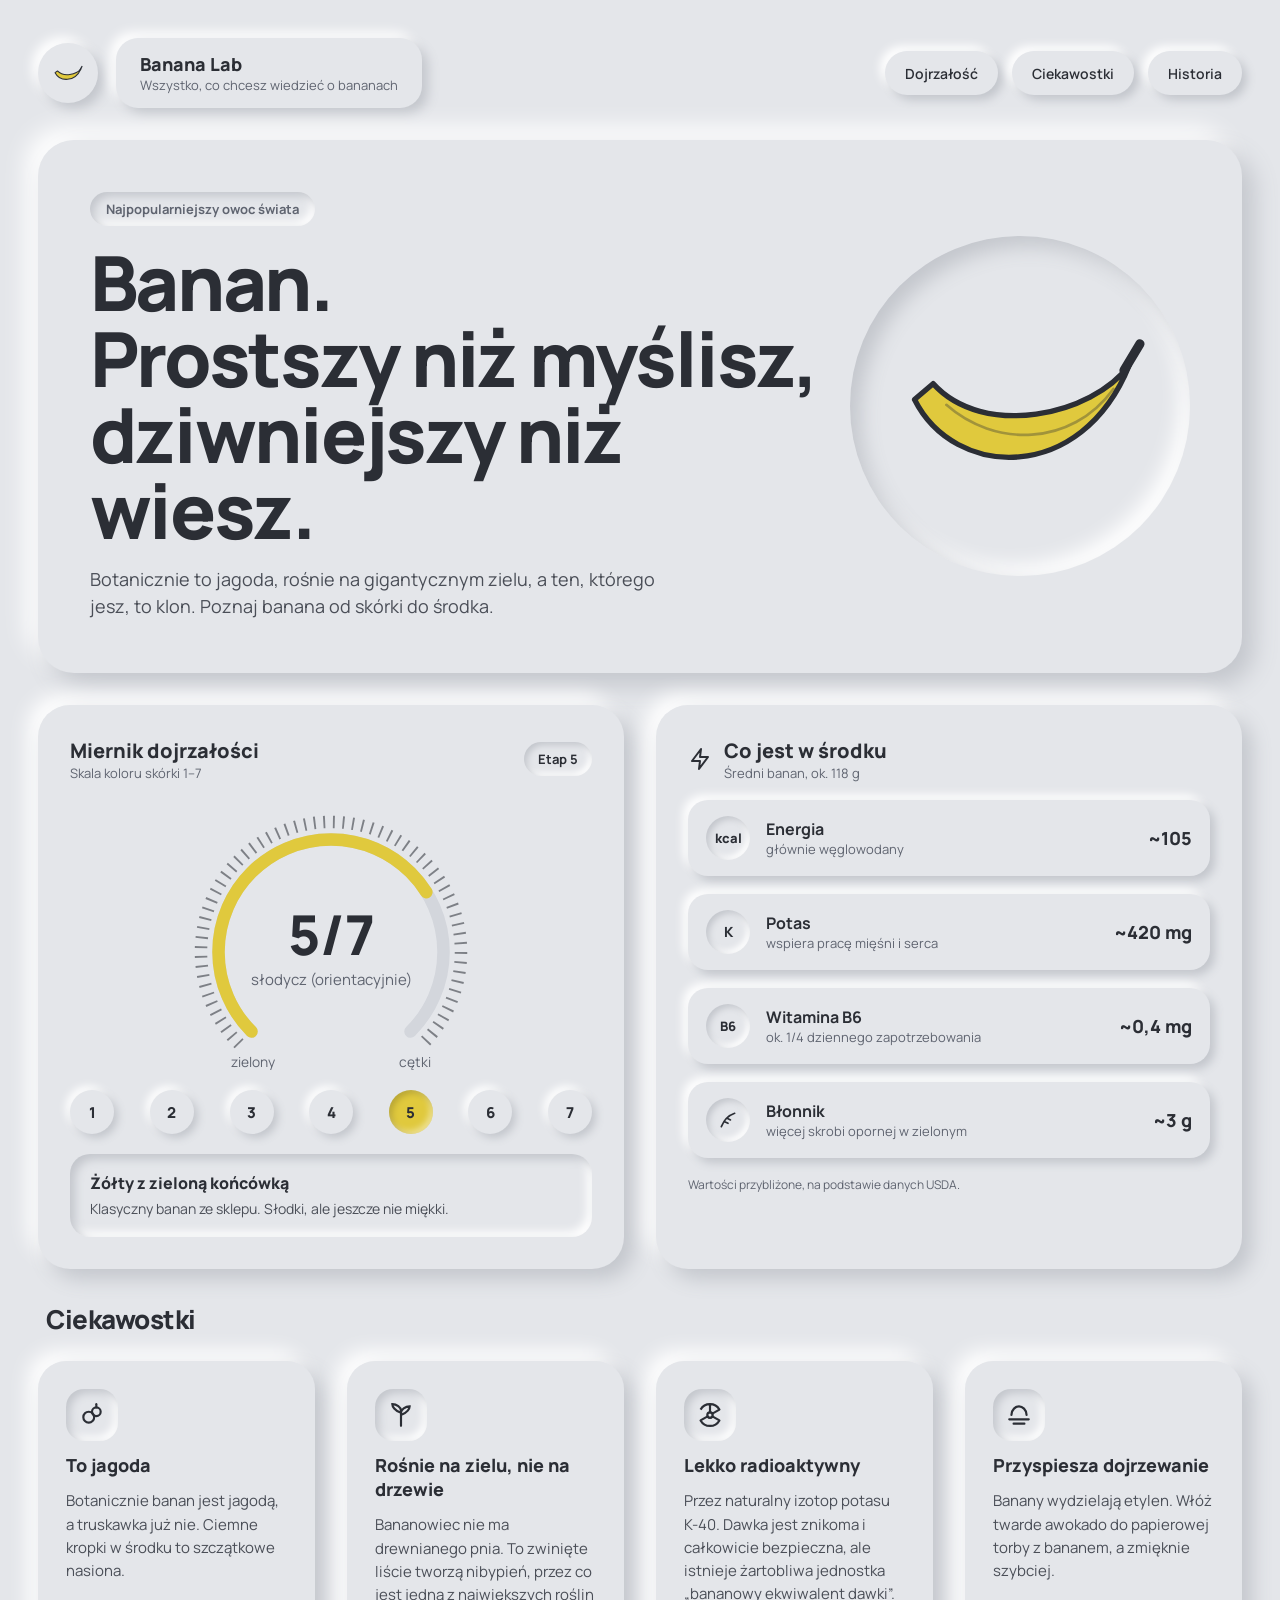
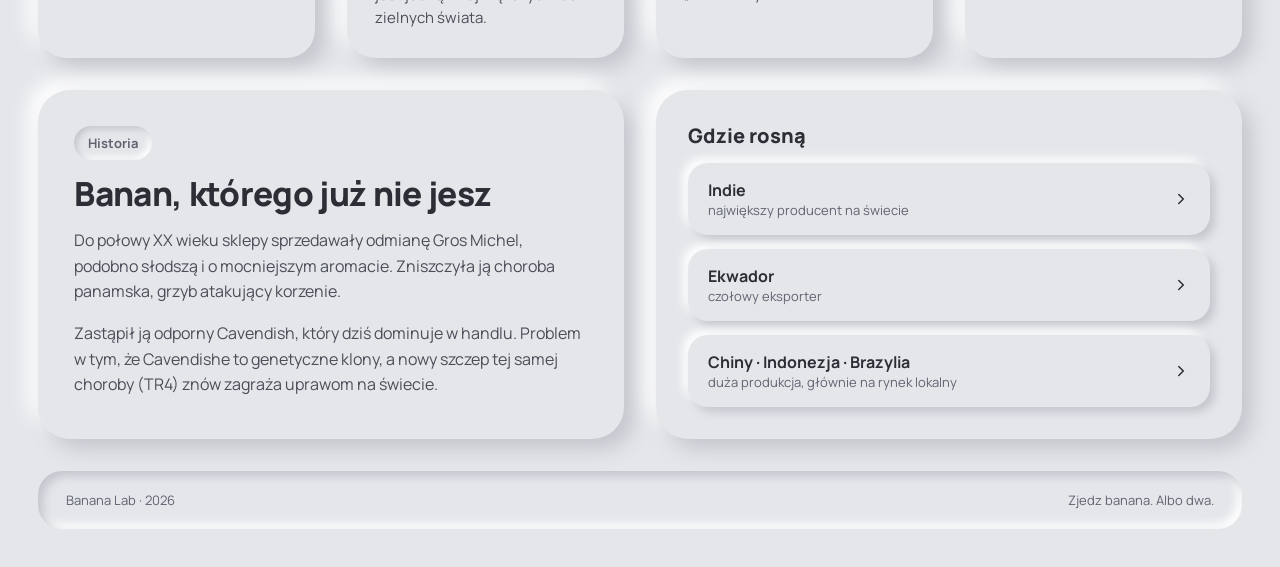
==== banana-lab/index.html @ 29a5c1a6 "Create web-projects monorepo with start page and Banana Lab" ====
<!doctype html>
<html lang="pl">
<head>
<meta charset="utf-8">
<meta name="viewport" content="width=device-width, initial-scale=1">
<title>Banana Lab</title>
<meta name="description" content="Wszystko, co chcesz wiedzieć o bananach: dojrzałość, wartości odżywcze, ciekawostki i historia.">
<link rel="preconnect" href="https://fonts.googleapis.com">
<link href="https://fonts.googleapis.com/css2?family=Manrope:wght@400;500;600;700;800&amp;display=swap" rel="stylesheet">
<style>
body{margin:0;background:#E4E6EA}
a{color:#2B2E35}a:hover{color:#6B5300}
a:focus-visible,button:focus-visible{outline:2px solid #6B5300;outline-offset:3px}
.pill{text-decoration:none;transition:box-shadow .15s ease}
.pill:hover{box-shadow:inset 4px 4px 8px #C3C6CC, inset -4px -4px 8px #FFFFFF}
.row{transition:box-shadow .15s ease}
.row:hover{box-shadow:inset 4px 4px 8px #C3C6CC, inset -4px -4px 8px #FFFFFF}
.stage{cursor:pointer;border:0;font-family:inherit}
</style>
</head>
<body>
<div style="min-height: 100vh; box-sizing: border-box; background: #E4E6EA; font-family: 'Manrope', system-ui, sans-serif; color: #2B2E35; padding: clamp(16px, 3vw, 48px)">
<div style="max-width: 1240px; margin: 0 auto; display: flex; flex-direction: column; gap: 32px">

<header style="display: flex; flex-wrap: wrap; align-items: center; justify-content: space-between; gap: 20px">
<div style="display: flex; align-items: center; gap: 18px">
<div style="width: 60px; height: 60px; border-radius: 50%; background: #E4E6EA; box-shadow: 6px 6px 12px #C3C6CC, -6px -6px 12px #FFFFFF; display: flex; align-items: center; justify-content: center">
<svg width="34" height="34" viewBox="0 0 200 120" aria-hidden="true"><path d="M24 58 C 52 112, 140 116, 176 36 C 150 70, 74 86, 38 48 Z" fill="#E0C93D" class="bc-fill" stroke="#2B2E35" stroke-width="6" stroke-linejoin="round"></path><path d="M172 40 L182 22" stroke="#2B2E35" stroke-width="8" stroke-linecap="round"></path></svg>
</div>
<div style="padding: 14px 24px; border-radius: 22px; background: #E4E6EA; box-shadow: 6px 6px 12px #C3C6CC, -6px -6px 12px #FFFFFF">
<div style="font-weight: 800; font-size: 18px">Banana Lab</div>
<div style="font-size: 13px; color: #5F6470">Wszystko, co chcesz wiedzieć o bananach</div>
</div>
</div>
<nav aria-label="Sekcje" style="display: flex; flex-wrap: wrap; gap: 14px">
<a class="pill" href="#dojrzalosc" style="padding: 12px 20px; min-height: 44px; box-sizing: border-box; display: flex; align-items: center; border-radius: 999px; background: #E4E6EA; box-shadow: 5px 5px 10px #C3C6CC, -5px -5px 10px #FFFFFF; font-size: 14px; font-weight: 600">Dojrzałość</a>
<a class="pill" href="#ciekawostki" style="padding: 12px 20px; min-height: 44px; box-sizing: border-box; display: flex; align-items: center; border-radius: 999px; background: #E4E6EA; box-shadow: 5px 5px 10px #C3C6CC, -5px -5px 10px #FFFFFF; font-size: 14px; font-weight: 600">Ciekawostki</a>
<a class="pill" href="#historia" style="padding: 12px 20px; min-height: 44px; box-sizing: border-box; display: flex; align-items: center; border-radius: 999px; background: #E4E6EA; box-shadow: 5px 5px 10px #C3C6CC, -5px -5px 10px #FFFFFF; font-size: 14px; font-weight: 600">Historia</a>
</nav>
</header>

<section style="padding: clamp(28px, 4vw, 56px); border-radius: 36px; background: #E4E6EA; box-shadow: 12px 12px 24px #C3C6CC, -12px -12px 24px #FFFFFF; display: flex; flex-wrap: wrap; align-items: center; justify-content: space-between; gap: 32px">
<div style="flex: 1 1 420px; display: flex; flex-direction: column; gap: 18px">
<span style="align-self: flex-start; padding: 8px 16px; border-radius: 999px; box-shadow: inset 4px 4px 8px #C3C6CC, inset -4px -4px 8px #FFFFFF; font-size: 13px; font-weight: 700; color: #5F6470">Najpopularniejszy owoc świata</span>
<h1 style="margin: 0; font-weight: 800; font-size: clamp(40px, 6vw, 76px); line-height: 1; letter-spacing: -0.03em">Banan.<br>Prostszy niż myślisz, dziwniejszy niż wiesz.</h1>
<p style="margin: 0; font-size: 18px; line-height: 1.55; color: #4A4E57; max-width: 52ch">Botanicznie to jagoda, rośnie na gigantycznym zielu, a ten, którego jesz, to klon. Poznaj banana od skórki do środka.</p>
</div>
<div style="flex: 0 1 340px; aspect-ratio: 1; max-width: 340px; width: 100%; border-radius: 50%; background: #E4E6EA; box-shadow: inset 10px 10px 20px #C3C6CC, inset -10px -10px 20px #FFFFFF; display: flex; align-items: center; justify-content: center">
<svg width="78%" viewBox="0 0 200 130" role="img" aria-label="Ilustracja banana"><path d="M20 60 C 50 120, 146 124, 182 34 C 154 72, 72 90, 34 48 Z" fill="#E0C93D" class="bc-fill" stroke="#2B2E35" stroke-width="4" stroke-linejoin="round"></path><path d="M44 64 C 80 96, 138 96, 170 52" fill="none" stroke="#2B2E35" stroke-width="2" opacity="0.35" stroke-linecap="round"></path><path d="M178 38 L190 18" stroke="#2B2E35" stroke-width="7" stroke-linecap="round"></path><g id="spots" fill="#5A3B12" style="display:none"><circle cx="70" cy="86" r="3.5"></circle><circle cx="104" cy="96" r="2.5"></circle><circle cx="132" cy="88" r="4"></circle><circle cx="152" cy="70" r="2.5"></circle><circle cx="90" cy="80" r="2"></circle></g></svg>
</div>
</section>

<div style="display: grid; grid-template-columns: repeat(auto-fit, minmax(340px, 1fr)); gap: 32px">

<section id="dojrzalosc" aria-labelledby="ripe-title" style="padding: 32px; border-radius: 32px; background: #E4E6EA; box-shadow: 10px 10px 20px #C3C6CC, -10px -10px 20px #FFFFFF; display: flex; flex-direction: column; gap: 20px">
<div style="display: flex; justify-content: space-between; align-items: center; gap: 12px">
<div>
<h2 id="ripe-title" style="margin: 0; font-size: 20px; font-weight: 800">Miernik dojrzałości</h2>
<div style="font-size: 13px; color: #5F6470">Skala koloru skórki 1–7</div>
</div>
<span style="padding: 8px 14px; border-radius: 999px; box-shadow: inset 3px 3px 6px #C3C6CC, inset -3px -3px 6px #FFFFFF; font-size: 13px; font-weight: 700">Etap <span id="stage-num">5</span></span>
</div>
<div style="display: flex; justify-content: center">
<svg width="100%" viewBox="0 0 240 215" role="img" id="gauge" aria-label="Wskaźnik dojrzałości banana, etap 5 z 7" style="max-width: 300px">
<path d="M46.5 193.5 A104 104 0 1 1 193.5 193.5" fill="none" stroke="#2B2E35" stroke-width="10" stroke-dasharray="1.5 6.2" opacity="0.55"></path>
<path d="M56.4 183.6 A90 90 0 1 1 183.6 183.6" fill="none" stroke="#D3D6DC" stroke-width="10" stroke-linecap="round"></path>
<path d="M56.4 183.6 A90 90 0 1 1 183.6 183.6" fill="none" id="arc" stroke="#E0C93D" stroke-width="10" stroke-linecap="round" stroke-dasharray="302.9 1000"></path>
<text x="120" y="122" text-anchor="middle" font-family="Manrope, sans-serif" font-weight="800" font-size="44" fill="#2B2E35" id="sugar">5/7</text>
<text x="120" y="146" text-anchor="middle" font-family="Manrope, sans-serif" font-size="12" fill="#5F6470">słodycz (orientacyjnie)</text>
<text x="40" y="212" font-family="Manrope, sans-serif" font-size="11" fill="#5F6470">zielony</text>
<text x="200" y="212" text-anchor="end" font-family="Manrope, sans-serif" font-size="11" fill="#5F6470">cętki</text>
</svg>
</div>
<div role="group" aria-label="Wybierz etap dojrzałości" style="display: flex; justify-content: space-between; flex-wrap: wrap; gap: 8px">
<button class="stage" type="button" data-n="1" aria-pressed="false" aria-label="Etap 1">1</button>
<button class="stage" type="button" data-n="2" aria-pressed="false" aria-label="Etap 2">2</button>
<button class="stage" type="button" data-n="3" aria-pressed="false" aria-label="Etap 3">3</button>
<button class="stage" type="button" data-n="4" aria-pressed="false" aria-label="Etap 4">4</button>
<button class="stage" type="button" data-n="5" aria-pressed="false" aria-label="Etap 5">5</button>
<button class="stage" type="button" data-n="6" aria-pressed="false" aria-label="Etap 6">6</button>
<button class="stage" type="button" data-n="7" aria-pressed="false" aria-label="Etap 7">7</button>

</div>
<div style="padding: 18px 20px; border-radius: 20px; box-shadow: inset 5px 5px 10px #C3C6CC, inset -5px -5px 10px #FFFFFF">
<div style="font-weight: 800; font-size: 16px"><span id="label">Żółty z zieloną końcówką</span></div>
<div style="font-size: 14px; line-height: 1.5; color: #4A4E57; margin-top: 4px"><span id="desc">Klasyczny banan ze sklepu. Słodki, ale jeszcze nie miękki.</span></div>
</div>
</section>

<section aria-labelledby="nutri-title" style="padding: 32px; border-radius: 32px; background: #E4E6EA; box-shadow: 10px 10px 20px #C3C6CC, -10px -10px 20px #FFFFFF; display: flex; flex-direction: column; gap: 18px">
<div style="display: flex; align-items: center; gap: 12px">
<svg width="24" height="24" viewBox="0 0 24 24" fill="none" stroke="#2B2E35" stroke-width="2" stroke-linecap="round" stroke-linejoin="round" aria-hidden="true"><path d="M13 2 L4 14 H12 L11 22 L20 10 H12 Z"></path></svg>
<div>
<h2 id="nutri-title" style="margin: 0; font-size: 20px; font-weight: 800">Co jest w środku</h2>
<div style="font-size: 13px; color: #5F6470">Średni banan, ok. 118 g</div>
</div>
</div>
<div class="row" style="display: flex; align-items: center; gap: 16px; padding: 16px 18px; border-radius: 20px; box-shadow: 5px 5px 10px #C3C6CC, -5px -5px 10px #FFFFFF">
<div style="width: 44px; height: 44px; flex-shrink: 0; border-radius: 50%; box-shadow: inset 3px 3px 6px #C3C6CC, inset -3px -3px 6px #FFFFFF; display: flex; align-items: center; justify-content: center; font-weight: 800; font-size: 13px">kcal</div>
<div style="flex-grow: 1"><div style="font-weight: 700">Energia</div><div style="font-size: 13px; color: #5F6470">głównie węglowodany</div></div>
<div style="font-weight: 800; font-size: 18px">~105</div>
</div>
<div class="row" style="display: flex; align-items: center; gap: 16px; padding: 16px 18px; border-radius: 20px; box-shadow: 5px 5px 10px #C3C6CC, -5px -5px 10px #FFFFFF">
<div style="width: 44px; height: 44px; flex-shrink: 0; border-radius: 50%; box-shadow: inset 3px 3px 6px #C3C6CC, inset -3px -3px 6px #FFFFFF; display: flex; align-items: center; justify-content: center; font-weight: 800; font-size: 14px">K</div>
<div style="flex-grow: 1"><div style="font-weight: 700">Potas</div><div style="font-size: 13px; color: #5F6470">wspiera pracę mięśni i serca</div></div>
<div style="font-weight: 800; font-size: 18px">~420 mg</div>
</div>
<div class="row" style="display: flex; align-items: center; gap: 16px; padding: 16px 18px; border-radius: 20px; box-shadow: 5px 5px 10px #C3C6CC, -5px -5px 10px #FFFFFF">
<div style="width: 44px; height: 44px; flex-shrink: 0; border-radius: 50%; box-shadow: inset 3px 3px 6px #C3C6CC, inset -3px -3px 6px #FFFFFF; display: flex; align-items: center; justify-content: center; font-weight: 800; font-size: 13px">B6</div>
<div style="flex-grow: 1"><div style="font-weight: 700">Witamina B6</div><div style="font-size: 13px; color: #5F6470">ok. 1/4 dziennego zapotrzebowania</div></div>
<div style="font-weight: 800; font-size: 18px">~0,4 mg</div>
</div>
<div class="row" style="display: flex; align-items: center; gap: 16px; padding: 16px 18px; border-radius: 20px; box-shadow: 5px 5px 10px #C3C6CC, -5px -5px 10px #FFFFFF">
<div style="width: 44px; height: 44px; flex-shrink: 0; border-radius: 50%; box-shadow: inset 3px 3px 6px #C3C6CC, inset -3px -3px 6px #FFFFFF; display: flex; align-items: center; justify-content: center"><svg width="20" height="20" viewBox="0 0 24 24" fill="none" stroke="#2B2E35" stroke-width="2" stroke-linecap="round" aria-hidden="true"><path d="M4 20 C 8 10, 14 6, 20 4 M8 14 L12 16 M11 10 L15 12"></path></svg></div>
<div style="flex-grow: 1"><div style="font-weight: 700">Błonnik</div><div style="font-size: 13px; color: #5F6470">więcej skrobi opornej w zielonym</div></div>
<div style="font-weight: 800; font-size: 18px">~3 g</div>
</div>
<div style="font-size: 12px; color: #5F6470">Wartości przybliżone, na podstawie danych USDA.</div>
</section>

</div>

<section id="ciekawostki" aria-labelledby="facts-title" style="display: flex; flex-direction: column; gap: 24px">
<h2 id="facts-title" style="margin: 0 0 0 8px; font-size: 26px; font-weight: 800; letter-spacing: -0.02em">Ciekawostki</h2>
<div style="display: grid; grid-template-columns: repeat(auto-fit, minmax(260px, 1fr)); gap: 32px">
<article style="padding: 28px; border-radius: 28px; background: #E4E6EA; box-shadow: 10px 10px 20px #C3C6CC, -10px -10px 20px #FFFFFF; display: flex; flex-direction: column; gap: 12px">
<div style="width: 52px; height: 52px; border-radius: 18px; box-shadow: inset 4px 4px 8px #C3C6CC, inset -4px -4px 8px #FFFFFF; display: flex; align-items: center; justify-content: center"><svg width="26" height="26" viewBox="0 0 24 24" fill="none" stroke="#2B2E35" stroke-width="2" aria-hidden="true"><circle cx="9" cy="14" r="5"></circle><circle cx="16" cy="9" r="4"></circle><path d="M16 5 V2" stroke-linecap="round"></path></svg></div>
<h3 style="margin: 0; font-size: 18px; font-weight: 800">To jagoda</h3>
<p style="margin: 0; font-size: 15px; line-height: 1.55; color: #4A4E57">Botanicznie banan jest jagodą, a truskawka już nie. Ciemne kropki w środku to szczątkowe nasiona.</p>
</article>
<article style="padding: 28px; border-radius: 28px; background: #E4E6EA; box-shadow: 10px 10px 20px #C3C6CC, -10px -10px 20px #FFFFFF; display: flex; flex-direction: column; gap: 12px">
<div style="width: 52px; height: 52px; border-radius: 18px; box-shadow: inset 4px 4px 8px #C3C6CC, inset -4px -4px 8px #FFFFFF; display: flex; align-items: center; justify-content: center"><svg width="26" height="26" viewBox="0 0 24 24" fill="none" stroke="#2B2E35" stroke-width="2" stroke-linecap="round" aria-hidden="true"><path d="M12 22 V8 M12 10 C 6 8, 4 4, 4 2 C 8 2, 12 5, 12 8 M12 12 C 18 10, 20 6, 20 4 C 16 4, 12 7, 12 10"></path></svg></div>
<h3 style="margin: 0; font-size: 18px; font-weight: 800">Rośnie na zielu, nie na drzewie</h3>
<p style="margin: 0; font-size: 15px; line-height: 1.55; color: #4A4E57">Bananowiec nie ma drewnianego pnia. To zwinięte liście tworzą nibypień, przez co jest jedną z największych roślin zielnych świata.</p>
</article>
<article style="padding: 28px; border-radius: 28px; background: #E4E6EA; box-shadow: 10px 10px 20px #C3C6CC, -10px -10px 20px #FFFFFF; display: flex; flex-direction: column; gap: 12px">
<div style="width: 52px; height: 52px; border-radius: 18px; box-shadow: inset 4px 4px 8px #C3C6CC, inset -4px -4px 8px #FFFFFF; display: flex; align-items: center; justify-content: center"><svg width="26" height="26" viewBox="0 0 24 24" fill="none" stroke="#2B2E35" stroke-width="2" aria-hidden="true"><circle cx="12" cy="12" r="2.5"></circle><path d="M12 2 A10 10 0 0 1 20.7 7 L14.2 10.7 A2.5 2.5 0 0 0 12 9.5 Z M3.3 7 A10 10 0 0 1 12 2 M20.7 17 A10 10 0 0 1 3.3 17 L9.8 13.3 A2.5 2.5 0 0 0 14.2 13.3 Z" stroke-linejoin="round"></path></svg></div>
<h3 style="margin: 0; font-size: 18px; font-weight: 800">Lekko radioaktywny</h3>
<p style="margin: 0; font-size: 15px; line-height: 1.55; color: #4A4E57">Przez naturalny izotop potasu K-40. Dawka jest znikoma i całkowicie bezpieczna, ale istnieje żartobliwa jednostka „bananowy ekwiwalent dawki”.</p>
</article>
<article style="padding: 28px; border-radius: 28px; background: #E4E6EA; box-shadow: 10px 10px 20px #C3C6CC, -10px -10px 20px #FFFFFF; display: flex; flex-direction: column; gap: 12px">
<div style="width: 52px; height: 52px; border-radius: 18px; box-shadow: inset 4px 4px 8px #C3C6CC, inset -4px -4px 8px #FFFFFF; display: flex; align-items: center; justify-content: center"><svg width="26" height="26" viewBox="0 0 24 24" fill="none" stroke="#2B2E35" stroke-width="2" stroke-linecap="round" aria-hidden="true"><path d="M5 12 C 5 7, 9 4, 12 4 C 15 4, 19 7, 19 12 M3 16 H21 M7 20 H17"></path></svg></div>
<h3 style="margin: 0; font-size: 18px; font-weight: 800">Przyspiesza dojrzewanie</h3>
<p style="margin: 0; font-size: 15px; line-height: 1.55; color: #4A4E57">Banany wydzielają etylen. Włóż twarde awokado do papierowej torby z bananem, a zmięknie szybciej.</p>
</article>
</div>
</section>

<div id="historia" style="display: grid; grid-template-columns: repeat(auto-fit, minmax(340px, 1fr)); gap: 32px">
<section aria-labelledby="hist-title" style="padding: 36px; border-radius: 32px; background: #E4E6EA; box-shadow: 10px 10px 20px #C3C6CC, -10px -10px 20px #FFFFFF; display: flex; flex-direction: column; gap: 16px">
<span style="align-self: flex-start; padding: 8px 14px; border-radius: 999px; box-shadow: inset 3px 3px 6px #C3C6CC, inset -3px -3px 6px #FFFFFF; font-size: 13px; font-weight: 700; color: #5F6470">Historia</span>
<h2 id="hist-title" style="margin: 0; font-size: clamp(24px, 2.6vw, 34px); font-weight: 800; letter-spacing: -0.02em; line-height: 1.1">Banan, którego już nie jesz</h2>
<p style="margin: 0; font-size: 16px; line-height: 1.6; color: #4A4E57">Do połowy XX wieku sklepy sprzedawały odmianę Gros Michel, podobno słodszą i o mocniejszym aromacie. Zniszczyła ją choroba panamska, grzyb atakujący korzenie.</p>
<p style="margin: 0; font-size: 16px; line-height: 1.6; color: #4A4E57">Zastąpił ją odporny Cavendish, który dziś dominuje w handlu. Problem w tym, że Cavendishe to genetyczne klony, a nowy szczep tej samej choroby (TR4) znów zagraża uprawom na świecie.</p>
</section>
<section aria-labelledby="where-title" style="padding: 32px; border-radius: 32px; background: #E4E6EA; box-shadow: 10px 10px 20px #C3C6CC, -10px -10px 20px #FFFFFF; display: flex; flex-direction: column; gap: 14px">
<h2 id="where-title" style="margin: 0; font-size: 20px; font-weight: 800">Gdzie rosną</h2>
<div class="row" style="display: flex; align-items: center; justify-content: space-between; gap: 12px; padding: 16px 20px; border-radius: 20px; box-shadow: 5px 5px 10px #C3C6CC, -5px -5px 10px #FFFFFF"><div><div style="font-weight: 700">Indie</div><div style="font-size: 13px; color: #5F6470">największy producent na świecie</div></div><svg width="18" height="18" viewBox="0 0 24 24" fill="none" stroke="#2B2E35" stroke-width="2" stroke-linecap="round" aria-hidden="true"><path d="M9 6 L15 12 L9 18"></path></svg></div>
<div class="row" style="display: flex; align-items: center; justify-content: space-between; gap: 12px; padding: 16px 20px; border-radius: 20px; box-shadow: 5px 5px 10px #C3C6CC, -5px -5px 10px #FFFFFF"><div><div style="font-weight: 700">Ekwador</div><div style="font-size: 13px; color: #5F6470">czołowy eksporter</div></div><svg width="18" height="18" viewBox="0 0 24 24" fill="none" stroke="#2B2E35" stroke-width="2" stroke-linecap="round" aria-hidden="true"><path d="M9 6 L15 12 L9 18"></path></svg></div>
<div class="row" style="display: flex; align-items: center; justify-content: space-between; gap: 12px; padding: 16px 20px; border-radius: 20px; box-shadow: 5px 5px 10px #C3C6CC, -5px -5px 10px #FFFFFF"><div><div style="font-weight: 700">Chiny · Indonezja · Brazylia</div><div style="font-size: 13px; color: #5F6470">duża produkcja, głównie na rynek lokalny</div></div><svg width="18" height="18" viewBox="0 0 24 24" fill="none" stroke="#2B2E35" stroke-width="2" stroke-linecap="round" aria-hidden="true"><path d="M9 6 L15 12 L9 18"></path></svg></div>
</section>
</div>

<footer style="padding: 20px 28px; border-radius: 24px; box-shadow: inset 5px 5px 10px #C3C6CC, inset -5px -5px 10px #FFFFFF; display: flex; flex-wrap: wrap; justify-content: space-between; gap: 12px; font-size: 13px; color: #5F6470">
<span>Banana Lab · 2026</span>
<span>Zjedz banana. Albo dwa.</span>
</footer>

</div>
</div>
<script>
const DATA=[
['#6E9A3A','1/7','Cały zielony','Twardy i mało słodki. Dużo skrobi opornej, idealny do gotowania i smażenia.'],
['#86A63C','2/7','Zielony z żółtym śladem','Skrobia zaczyna zamieniać się w cukry. Nadal raczej do kuchni niż na deser.'],
['#A3B53F','3/7','Więcej zielonego niż żółtego','Lekko słodki, wyraźnie jędrny. Dla tych, którzy lubią banana z charakterem.'],
['#C4C443','4/7','Więcej żółtego niż zielonego','Dobry kompromis między jędrnością a słodyczą. Dobrze znosi transport w plecaku.'],
['#E0C93D','5/7','Żółty z zieloną końcówką','Klasyczny banan ze sklepu. Słodki, ale jeszcze nie miękki.'],
['#F2CC32','6/7','Cały żółty','Szczyt formy na deser. Pełny aromat, miękki miąższ.'],
['#E5B52C','7/7','Żółty z brązowymi cętkami','Najsłodszy. Idealny do smoothie, chlebka bananowego i naleśników.']];
const btns=document.querySelectorAll('.stage');
function setStage(n){
  const [color,sugar,label,desc]=DATA[n-1];
  document.querySelectorAll('.bc-fill').forEach(e=>e.setAttribute('fill',color));
  const arc=document.getElementById('arc');
  arc.setAttribute('stroke',color);
  arc.setAttribute('stroke-dasharray',(424.1*n/7).toFixed(1)+' 1000');
  document.getElementById('spots').style.display=n===7?'':'none';
  document.getElementById('stage-num').textContent=n;
  document.getElementById('sugar').textContent=sugar;
  document.getElementById('label').textContent=label;
  document.getElementById('desc').textContent=desc;
  document.getElementById('gauge').setAttribute('aria-label','Wskaźnik dojrzałości banana, etap '+n+' z 7');
  btns.forEach(b=>{
    const on=+b.dataset.n===n;
    b.setAttribute('aria-pressed',on);
    b.style.background=on?DATA[b.dataset.n-1][0]:'#E4E6EA';
    b.style.boxShadow=on?'inset 3px 3px 6px rgba(0,0,0,0.18), inset -3px -3px 6px rgba(255,255,255,0.45)':'4px 4px 8px #C3C6CC, -4px -4px 8px #FFFFFF';
  });
}
btns.forEach(b=>{
  b.style.cssText+='width:44px;height:44px;border-radius:50%;font-weight:800;font-size:15px;color:#2B2E35;';
  b.addEventListener('click',()=>setStage(+b.dataset.n));
});
setStage(5);
</script>
</body>
</html>
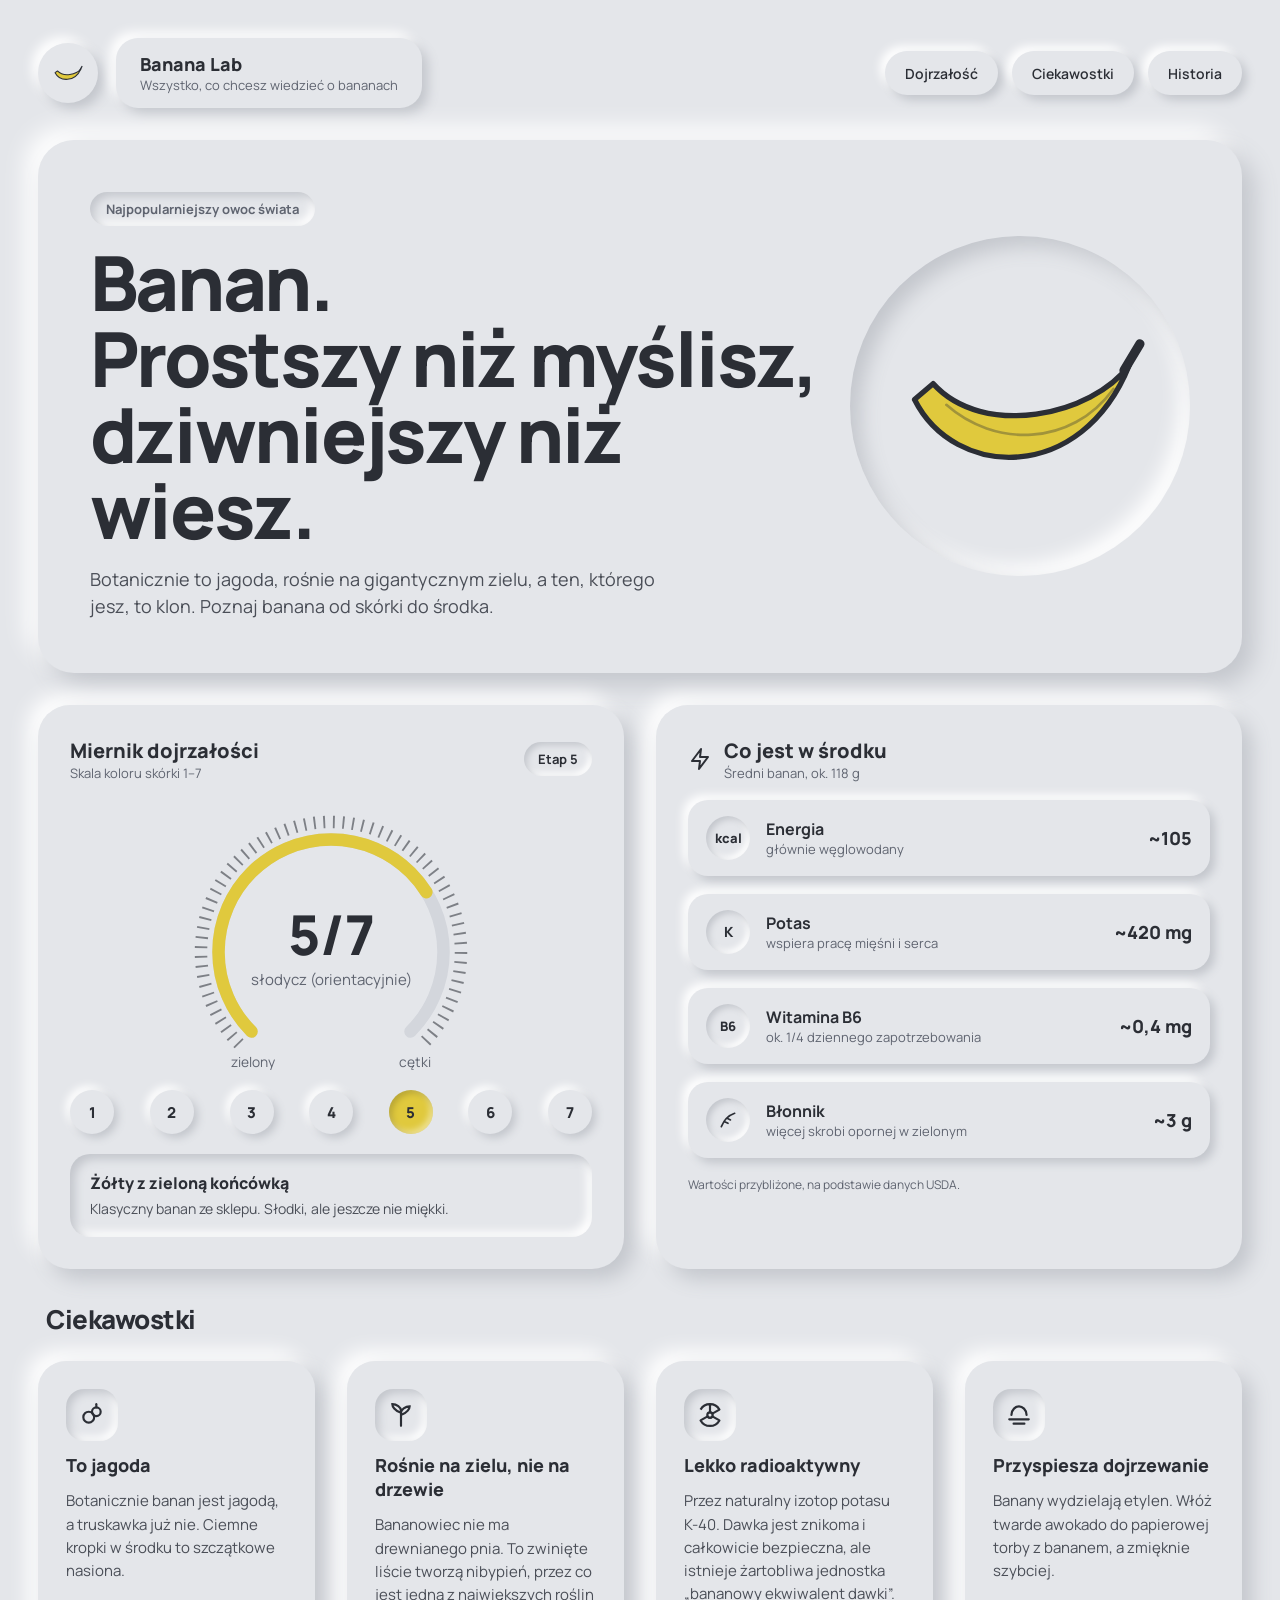
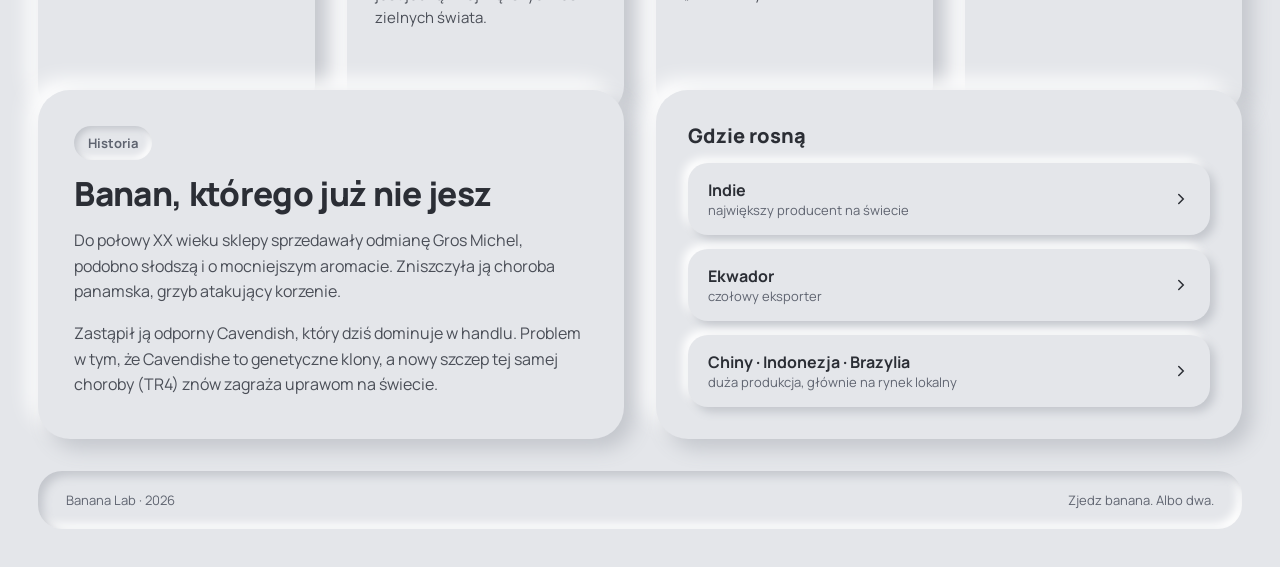
==== commit fa42935e: "Add 11 Banana Lab subpages in different design styles and link them from the main page" ====
--- a/banana-lab/index.html
+++ b/banana-lab/index.html
@@ -16,6 +16,9 @@
 .row{transition:box-shadow .15s ease}
 .row:hover{box-shadow:inset 4px 4px 8px #C3C6CC, inset -4px -4px 8px #FFFFFF}
 .stage{cursor:pointer;border:0;font-family:inherit}
+.go{display:block;text-decoration:none;color:inherit;border-radius:28px}
+.go:hover article,.go:hover .row{box-shadow:inset 4px 4px 8px #C3C6CC, inset -4px -4px 8px #FFFFFF}
+.go article{height:100%}
 </style>
 </head>
 <body>
@@ -95,26 +98,26 @@
 <div style="font-size: 13px; color: #5F6470">Średni banan, ok. 118 g</div>
 </div>
 </div>
-<div class="row" style="display: flex; align-items: center; gap: 16px; padding: 16px 18px; border-radius: 20px; box-shadow: 5px 5px 10px #C3C6CC, -5px -5px 10px #FFFFFF">
+<a class="go" href="energia/"><div class="row" style="display: flex; align-items: center; gap: 16px; padding: 16px 18px; border-radius: 20px; box-shadow: 5px 5px 10px #C3C6CC, -5px -5px 10px #FFFFFF">
 <div style="width: 44px; height: 44px; flex-shrink: 0; border-radius: 50%; box-shadow: inset 3px 3px 6px #C3C6CC, inset -3px -3px 6px #FFFFFF; display: flex; align-items: center; justify-content: center; font-weight: 800; font-size: 13px">kcal</div>
 <div style="flex-grow: 1"><div style="font-weight: 700">Energia</div><div style="font-size: 13px; color: #5F6470">głównie węglowodany</div></div>
 <div style="font-weight: 800; font-size: 18px">~105</div>
-</div>
-<div class="row" style="display: flex; align-items: center; gap: 16px; padding: 16px 18px; border-radius: 20px; box-shadow: 5px 5px 10px #C3C6CC, -5px -5px 10px #FFFFFF">
+</div></a>
+<a class="go" href="potas/"><div class="row" style="display: flex; align-items: center; gap: 16px; padding: 16px 18px; border-radius: 20px; box-shadow: 5px 5px 10px #C3C6CC, -5px -5px 10px #FFFFFF">
 <div style="width: 44px; height: 44px; flex-shrink: 0; border-radius: 50%; box-shadow: inset 3px 3px 6px #C3C6CC, inset -3px -3px 6px #FFFFFF; display: flex; align-items: center; justify-content: center; font-weight: 800; font-size: 14px">K</div>
 <div style="flex-grow: 1"><div style="font-weight: 700">Potas</div><div style="font-size: 13px; color: #5F6470">wspiera pracę mięśni i serca</div></div>
 <div style="font-weight: 800; font-size: 18px">~420 mg</div>
-</div>
-<div class="row" style="display: flex; align-items: center; gap: 16px; padding: 16px 18px; border-radius: 20px; box-shadow: 5px 5px 10px #C3C6CC, -5px -5px 10px #FFFFFF">
+</div></a>
+<a class="go" href="b6/"><div class="row" style="display: flex; align-items: center; gap: 16px; padding: 16px 18px; border-radius: 20px; box-shadow: 5px 5px 10px #C3C6CC, -5px -5px 10px #FFFFFF">
 <div style="width: 44px; height: 44px; flex-shrink: 0; border-radius: 50%; box-shadow: inset 3px 3px 6px #C3C6CC, inset -3px -3px 6px #FFFFFF; display: flex; align-items: center; justify-content: center; font-weight: 800; font-size: 13px">B6</div>
 <div style="flex-grow: 1"><div style="font-weight: 700">Witamina B6</div><div style="font-size: 13px; color: #5F6470">ok. 1/4 dziennego zapotrzebowania</div></div>
 <div style="font-weight: 800; font-size: 18px">~0,4 mg</div>
-</div>
-<div class="row" style="display: flex; align-items: center; gap: 16px; padding: 16px 18px; border-radius: 20px; box-shadow: 5px 5px 10px #C3C6CC, -5px -5px 10px #FFFFFF">
+</div></a>
+<a class="go" href="blonnik/"><div class="row" style="display: flex; align-items: center; gap: 16px; padding: 16px 18px; border-radius: 20px; box-shadow: 5px 5px 10px #C3C6CC, -5px -5px 10px #FFFFFF">
 <div style="width: 44px; height: 44px; flex-shrink: 0; border-radius: 50%; box-shadow: inset 3px 3px 6px #C3C6CC, inset -3px -3px 6px #FFFFFF; display: flex; align-items: center; justify-content: center"><svg width="20" height="20" viewBox="0 0 24 24" fill="none" stroke="#2B2E35" stroke-width="2" stroke-linecap="round" aria-hidden="true"><path d="M4 20 C 8 10, 14 6, 20 4 M8 14 L12 16 M11 10 L15 12"></path></svg></div>
 <div style="flex-grow: 1"><div style="font-weight: 700">Błonnik</div><div style="font-size: 13px; color: #5F6470">więcej skrobi opornej w zielonym</div></div>
 <div style="font-weight: 800; font-size: 18px">~3 g</div>
-</div>
+</div></a>
 <div style="font-size: 12px; color: #5F6470">Wartości przybliżone, na podstawie danych USDA.</div>
 </section>
 
@@ -123,26 +126,26 @@
 <section id="ciekawostki" aria-labelledby="facts-title" style="display: flex; flex-direction: column; gap: 24px">
 <h2 id="facts-title" style="margin: 0 0 0 8px; font-size: 26px; font-weight: 800; letter-spacing: -0.02em">Ciekawostki</h2>
 <div style="display: grid; grid-template-columns: repeat(auto-fit, minmax(260px, 1fr)); gap: 32px">
-<article style="padding: 28px; border-radius: 28px; background: #E4E6EA; box-shadow: 10px 10px 20px #C3C6CC, -10px -10px 20px #FFFFFF; display: flex; flex-direction: column; gap: 12px">
+<a class="go" href="jagoda/"><article style="padding: 28px; border-radius: 28px; background: #E4E6EA; box-shadow: 10px 10px 20px #C3C6CC, -10px -10px 20px #FFFFFF; display: flex; flex-direction: column; gap: 12px">
 <div style="width: 52px; height: 52px; border-radius: 18px; box-shadow: inset 4px 4px 8px #C3C6CC, inset -4px -4px 8px #FFFFFF; display: flex; align-items: center; justify-content: center"><svg width="26" height="26" viewBox="0 0 24 24" fill="none" stroke="#2B2E35" stroke-width="2" aria-hidden="true"><circle cx="9" cy="14" r="5"></circle><circle cx="16" cy="9" r="4"></circle><path d="M16 5 V2" stroke-linecap="round"></path></svg></div>
 <h3 style="margin: 0; font-size: 18px; font-weight: 800">To jagoda</h3>
 <p style="margin: 0; font-size: 15px; line-height: 1.55; color: #4A4E57">Botanicznie banan jest jagodą, a truskawka już nie. Ciemne kropki w środku to szczątkowe nasiona.</p>
-</article>
-<article style="padding: 28px; border-radius: 28px; background: #E4E6EA; box-shadow: 10px 10px 20px #C3C6CC, -10px -10px 20px #FFFFFF; display: flex; flex-direction: column; gap: 12px">
+</article></a>
+<a class="go" href="ziele/"><article style="padding: 28px; border-radius: 28px; background: #E4E6EA; box-shadow: 10px 10px 20px #C3C6CC, -10px -10px 20px #FFFFFF; display: flex; flex-direction: column; gap: 12px">
 <div style="width: 52px; height: 52px; border-radius: 18px; box-shadow: inset 4px 4px 8px #C3C6CC, inset -4px -4px 8px #FFFFFF; display: flex; align-items: center; justify-content: center"><svg width="26" height="26" viewBox="0 0 24 24" fill="none" stroke="#2B2E35" stroke-width="2" stroke-linecap="round" aria-hidden="true"><path d="M12 22 V8 M12 10 C 6 8, 4 4, 4 2 C 8 2, 12 5, 12 8 M12 12 C 18 10, 20 6, 20 4 C 16 4, 12 7, 12 10"></path></svg></div>
 <h3 style="margin: 0; font-size: 18px; font-weight: 800">Rośnie na zielu, nie na drzewie</h3>
 <p style="margin: 0; font-size: 15px; line-height: 1.55; color: #4A4E57">Bananowiec nie ma drewnianego pnia. To zwinięte liście tworzą nibypień, przez co jest jedną z największych roślin zielnych świata.</p>
-</article>
-<article style="padding: 28px; border-radius: 28px; background: #E4E6EA; box-shadow: 10px 10px 20px #C3C6CC, -10px -10px 20px #FFFFFF; display: flex; flex-direction: column; gap: 12px">
+</article></a>
+<a class="go" href="radioaktywny/"><article style="padding: 28px; border-radius: 28px; background: #E4E6EA; box-shadow: 10px 10px 20px #C3C6CC, -10px -10px 20px #FFFFFF; display: flex; flex-direction: column; gap: 12px">
 <div style="width: 52px; height: 52px; border-radius: 18px; box-shadow: inset 4px 4px 8px #C3C6CC, inset -4px -4px 8px #FFFFFF; display: flex; align-items: center; justify-content: center"><svg width="26" height="26" viewBox="0 0 24 24" fill="none" stroke="#2B2E35" stroke-width="2" aria-hidden="true"><circle cx="12" cy="12" r="2.5"></circle><path d="M12 2 A10 10 0 0 1 20.7 7 L14.2 10.7 A2.5 2.5 0 0 0 12 9.5 Z M3.3 7 A10 10 0 0 1 12 2 M20.7 17 A10 10 0 0 1 3.3 17 L9.8 13.3 A2.5 2.5 0 0 0 14.2 13.3 Z" stroke-linejoin="round"></path></svg></div>
 <h3 style="margin: 0; font-size: 18px; font-weight: 800">Lekko radioaktywny</h3>
 <p style="margin: 0; font-size: 15px; line-height: 1.55; color: #4A4E57">Przez naturalny izotop potasu K-40. Dawka jest znikoma i całkowicie bezpieczna, ale istnieje żartobliwa jednostka „bananowy ekwiwalent dawki”.</p>
-</article>
-<article style="padding: 28px; border-radius: 28px; background: #E4E6EA; box-shadow: 10px 10px 20px #C3C6CC, -10px -10px 20px #FFFFFF; display: flex; flex-direction: column; gap: 12px">
+</article></a>
+<a class="go" href="dojrzewanie/"><article style="padding: 28px; border-radius: 28px; background: #E4E6EA; box-shadow: 10px 10px 20px #C3C6CC, -10px -10px 20px #FFFFFF; display: flex; flex-direction: column; gap: 12px">
 <div style="width: 52px; height: 52px; border-radius: 18px; box-shadow: inset 4px 4px 8px #C3C6CC, inset -4px -4px 8px #FFFFFF; display: flex; align-items: center; justify-content: center"><svg width="26" height="26" viewBox="0 0 24 24" fill="none" stroke="#2B2E35" stroke-width="2" stroke-linecap="round" aria-hidden="true"><path d="M5 12 C 5 7, 9 4, 12 4 C 15 4, 19 7, 19 12 M3 16 H21 M7 20 H17"></path></svg></div>
 <h3 style="margin: 0; font-size: 18px; font-weight: 800">Przyspiesza dojrzewanie</h3>
 <p style="margin: 0; font-size: 15px; line-height: 1.55; color: #4A4E57">Banany wydzielają etylen. Włóż twarde awokado do papierowej torby z bananem, a zmięknie szybciej.</p>
-</article>
+</article></a>
 </div>
 </section>
 
@@ -155,9 +158,9 @@
 </section>
 <section aria-labelledby="where-title" style="padding: 32px; border-radius: 32px; background: #E4E6EA; box-shadow: 10px 10px 20px #C3C6CC, -10px -10px 20px #FFFFFF; display: flex; flex-direction: column; gap: 14px">
 <h2 id="where-title" style="margin: 0; font-size: 20px; font-weight: 800">Gdzie rosną</h2>
-<div class="row" style="display: flex; align-items: center; justify-content: space-between; gap: 12px; padding: 16px 20px; border-radius: 20px; box-shadow: 5px 5px 10px #C3C6CC, -5px -5px 10px #FFFFFF"><div><div style="font-weight: 700">Indie</div><div style="font-size: 13px; color: #5F6470">największy producent na świecie</div></div><svg width="18" height="18" viewBox="0 0 24 24" fill="none" stroke="#2B2E35" stroke-width="2" stroke-linecap="round" aria-hidden="true"><path d="M9 6 L15 12 L9 18"></path></svg></div>
-<div class="row" style="display: flex; align-items: center; justify-content: space-between; gap: 12px; padding: 16px 20px; border-radius: 20px; box-shadow: 5px 5px 10px #C3C6CC, -5px -5px 10px #FFFFFF"><div><div style="font-weight: 700">Ekwador</div><div style="font-size: 13px; color: #5F6470">czołowy eksporter</div></div><svg width="18" height="18" viewBox="0 0 24 24" fill="none" stroke="#2B2E35" stroke-width="2" stroke-linecap="round" aria-hidden="true"><path d="M9 6 L15 12 L9 18"></path></svg></div>
-<div class="row" style="display: flex; align-items: center; justify-content: space-between; gap: 12px; padding: 16px 20px; border-radius: 20px; box-shadow: 5px 5px 10px #C3C6CC, -5px -5px 10px #FFFFFF"><div><div style="font-weight: 700">Chiny · Indonezja · Brazylia</div><div style="font-size: 13px; color: #5F6470">duża produkcja, głównie na rynek lokalny</div></div><svg width="18" height="18" viewBox="0 0 24 24" fill="none" stroke="#2B2E35" stroke-width="2" stroke-linecap="round" aria-hidden="true"><path d="M9 6 L15 12 L9 18"></path></svg></div>
+<a class="go" href="indie/"><div class="row" style="display: flex; align-items: center; justify-content: space-between; gap: 12px; padding: 16px 20px; border-radius: 20px; box-shadow: 5px 5px 10px #C3C6CC, -5px -5px 10px #FFFFFF"><div><div style="font-weight: 700">Indie</div><div style="font-size: 13px; color: #5F6470">największy producent na świecie</div></div><svg width="18" height="18" viewBox="0 0 24 24" fill="none" stroke="#2B2E35" stroke-width="2" stroke-linecap="round" aria-hidden="true"><path d="M9 6 L15 12 L9 18"></path></svg></div></a>
+<a class="go" href="ekwador/"><div class="row" style="display: flex; align-items: center; justify-content: space-between; gap: 12px; padding: 16px 20px; border-radius: 20px; box-shadow: 5px 5px 10px #C3C6CC, -5px -5px 10px #FFFFFF"><div><div style="font-weight: 700">Ekwador</div><div style="font-size: 13px; color: #5F6470">czołowy eksporter</div></div><svg width="18" height="18" viewBox="0 0 24 24" fill="none" stroke="#2B2E35" stroke-width="2" stroke-linecap="round" aria-hidden="true"><path d="M9 6 L15 12 L9 18"></path></svg></div></a>
+<a class="go" href="chiny-indonezja-brazylia/"><div class="row" style="display: flex; align-items: center; justify-content: space-between; gap: 12px; padding: 16px 20px; border-radius: 20px; box-shadow: 5px 5px 10px #C3C6CC, -5px -5px 10px #FFFFFF"><div><div style="font-weight: 700">Chiny · Indonezja · Brazylia</div><div style="font-size: 13px; color: #5F6470">duża produkcja, głównie na rynek lokalny</div></div><svg width="18" height="18" viewBox="0 0 24 24" fill="none" stroke="#2B2E35" stroke-width="2" stroke-linecap="round" aria-hidden="true"><path d="M9 6 L15 12 L9 18"></path></svg></div></a>
 </section>
 </div>
 
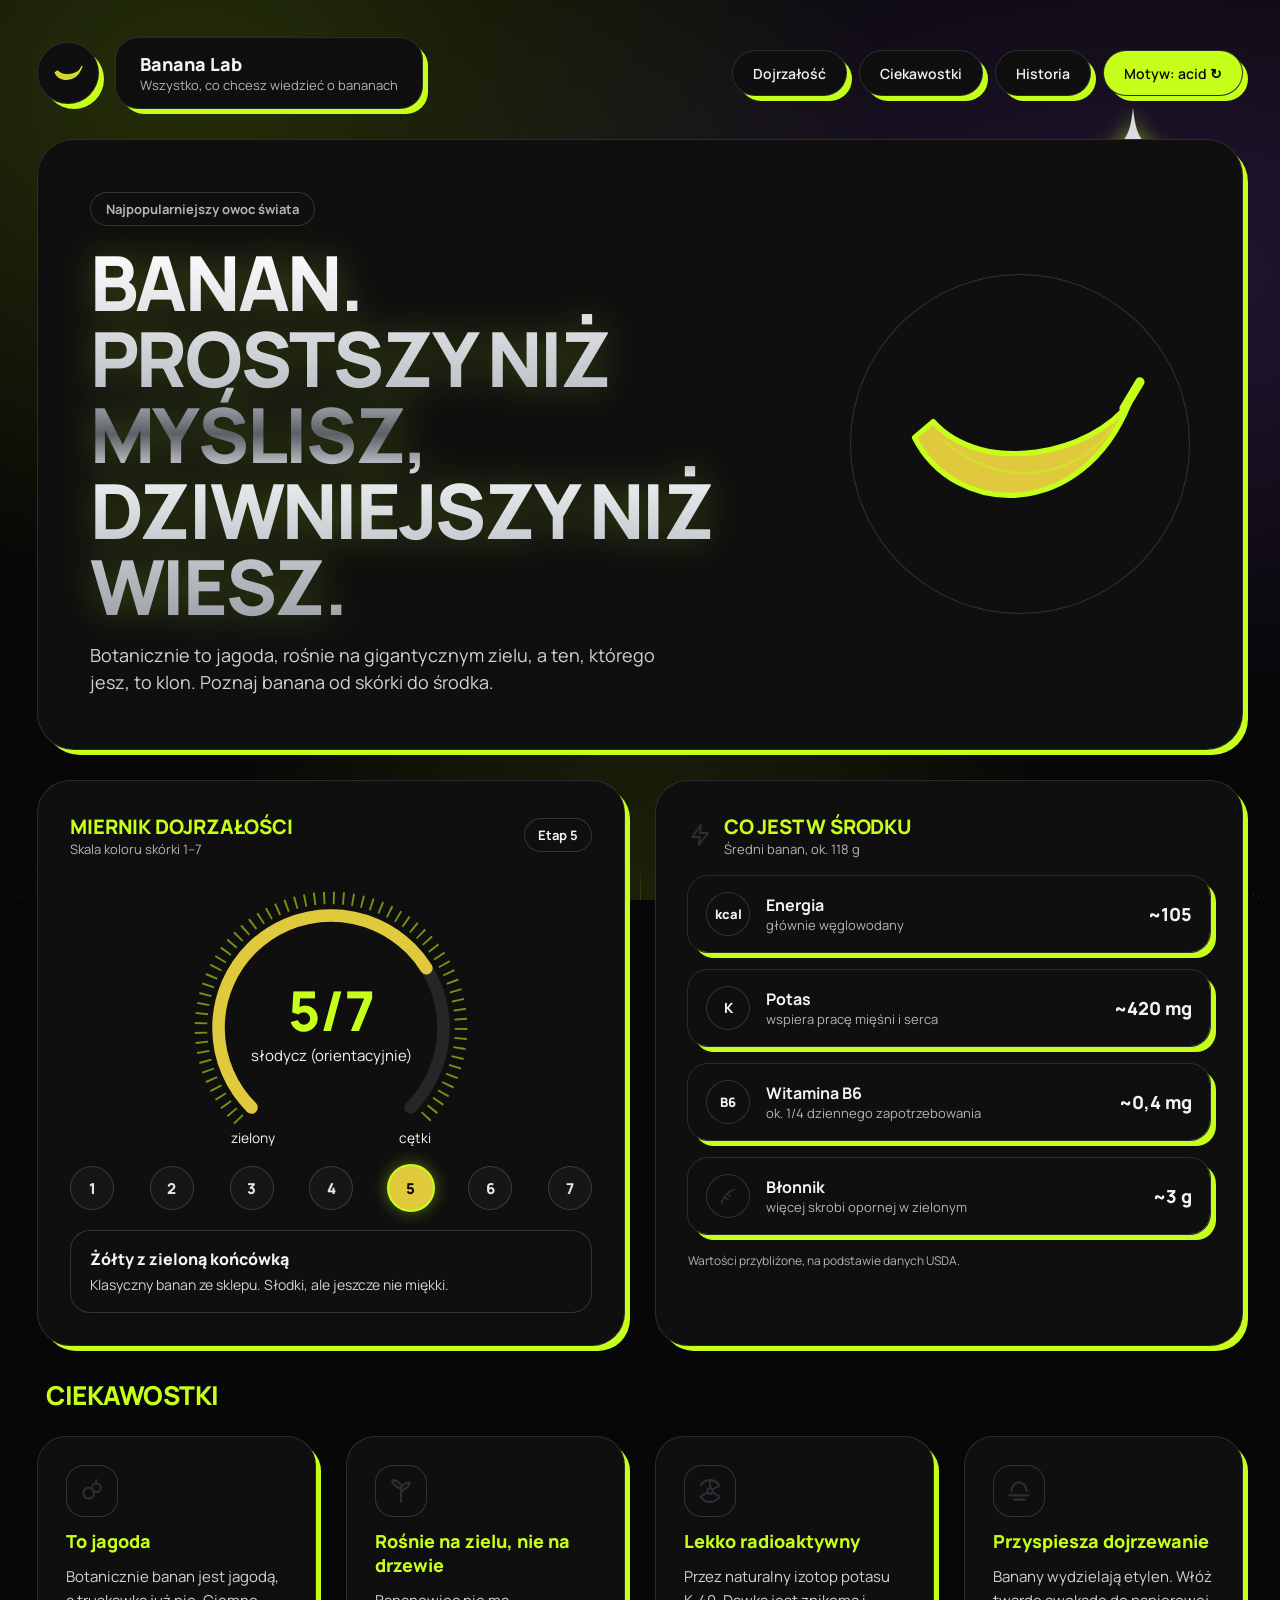
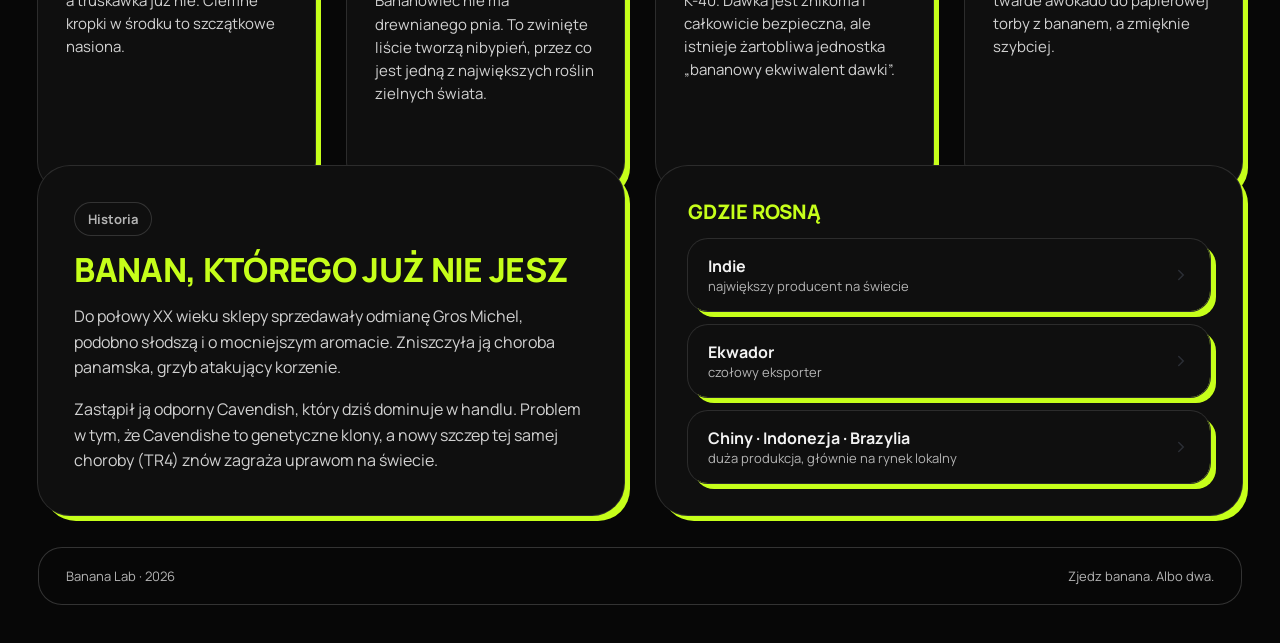
==== commit 0dbacab0: "Randomize Banana Lab main page theme between neumorphism, liquid glass and acid with a theme switch " ====
--- a/banana-lab/index.html
+++ b/banana-lab/index.html
@@ -1,12 +1,20 @@
 <!doctype html>
-<html lang="pl">
+<html lang="pl" data-fx="neu" style="--fx-bg:#E4E6EA">
 <head>
 <meta charset="utf-8">
+<script>try{if(sessionStorage.getItem("fxNav"))document.documentElement.classList.add("fx-arriving")}catch(e){}</script>
+<link rel="stylesheet" href="fx.css">
+<script>(function(){var t=["neu","glass","acid"],q=new URLSearchParams(location.search).get("theme");document.documentElement.dataset.theme=t.indexOf(q)>-1?q:t[Math.floor(Math.random()*3)];})();</script>
+<link rel="stylesheet" href="themes.css">
+
+<script src="fx.js" defer></script>
+
 <meta name="viewport" content="width=device-width, initial-scale=1">
 <title>Banana Lab</title>
 <meta name="description" content="Wszystko, co chcesz wiedzieć o bananach: dojrzałość, wartości odżywcze, ciekawostki i historia.">
 <link rel="preconnect" href="https://fonts.googleapis.com">
 <link href="https://fonts.googleapis.com/css2?family=Manrope:wght@400;500;600;700;800&amp;display=swap" rel="stylesheet">
+<link href="https://fonts.googleapis.com/css2?family=Antonio:wght@600;700&family=Syne:wght@600;800&family=JetBrains+Mono:wght@500&display=swap" rel="stylesheet">
 <style>
 body{margin:0;background:#E4E6EA}
 a{color:#2B2E35}a:hover{color:#6B5300}
@@ -22,46 +30,49 @@
 </style>
 </head>
 <body>
-<div style="min-height: 100vh; box-sizing: border-box; background: #E4E6EA; font-family: 'Manrope', system-ui, sans-serif; color: #2B2E35; padding: clamp(16px, 3vw, 48px)">
+<div class="theme-bg lq-bg" aria-hidden="true"><i class="b1"></i><i class="b2"></i><i class="b3"></i><i class="b4"></i><i class="b5"></i></div>
+<div class="theme-bg acid-bg" aria-hidden="true"><div class="acid-grid"></div><svg class="star s1" viewBox="0 0 100 100"><path d="M50 0C54 38 62 46 100 50C62 54 54 62 50 100C46 62 38 54 0 50C38 46 46 38 50 0Z"></path></svg><svg class="star s2" viewBox="0 0 100 100"><path d="M50 0C54 38 62 46 100 50C62 54 54 62 50 100C46 62 38 54 0 50C38 46 46 38 50 0Z"></path></svg><svg class="star s3" viewBox="0 0 100 100"><path d="M50 0C54 38 62 46 100 50C62 54 54 62 50 100C46 62 38 54 0 50C38 46 46 38 50 0Z"></path></svg></div>
+<div class="lab-root" style="min-height: 100vh; box-sizing: border-box; background: var(--page, #E4E6EA); font-family: var(--font, 'Manrope', system-ui, sans-serif); color: var(--ink, #2B2E35); padding: clamp(16px, 3vw, 48px)">
 <div style="max-width: 1240px; margin: 0 auto; display: flex; flex-direction: column; gap: 32px">
 
 <header style="display: flex; flex-wrap: wrap; align-items: center; justify-content: space-between; gap: 20px">
 <div style="display: flex; align-items: center; gap: 18px">
-<div style="width: 60px; height: 60px; border-radius: 50%; background: #E4E6EA; box-shadow: 6px 6px 12px #C3C6CC, -6px -6px 12px #FFFFFF; display: flex; align-items: center; justify-content: center">
+<div style="width: 60px; height: 60px; border-radius: 50%; background: var(--surface, #E4E6EA); box-shadow: var(--raise, 6px 6px 12px #C3C6CC, -6px -6px 12px #FFFFFF); display: flex; align-items: center; justify-content: center">
 <svg width="34" height="34" viewBox="0 0 200 120" aria-hidden="true"><path d="M24 58 C 52 112, 140 116, 176 36 C 150 70, 74 86, 38 48 Z" fill="#E0C93D" class="bc-fill" stroke="#2B2E35" stroke-width="6" stroke-linejoin="round"></path><path d="M172 40 L182 22" stroke="#2B2E35" stroke-width="8" stroke-linecap="round"></path></svg>
 </div>
-<div style="padding: 14px 24px; border-radius: 22px; background: #E4E6EA; box-shadow: 6px 6px 12px #C3C6CC, -6px -6px 12px #FFFFFF">
+<div style="padding: 14px 24px; border-radius: 22px; background: var(--surface, #E4E6EA); box-shadow: var(--raise, 6px 6px 12px #C3C6CC, -6px -6px 12px #FFFFFF)">
 <div style="font-weight: 800; font-size: 18px">Banana Lab</div>
-<div style="font-size: 13px; color: #5F6470">Wszystko, co chcesz wiedzieć o bananach</div>
+<div style="font-size: 13px; color: var(--muted, #5F6470)">Wszystko, co chcesz wiedzieć o bananach</div>
 </div>
 </div>
 <nav aria-label="Sekcje" style="display: flex; flex-wrap: wrap; gap: 14px">
-<a class="pill" href="#dojrzalosc" style="padding: 12px 20px; min-height: 44px; box-sizing: border-box; display: flex; align-items: center; border-radius: 999px; background: #E4E6EA; box-shadow: 5px 5px 10px #C3C6CC, -5px -5px 10px #FFFFFF; font-size: 14px; font-weight: 600">Dojrzałość</a>
-<a class="pill" href="#ciekawostki" style="padding: 12px 20px; min-height: 44px; box-sizing: border-box; display: flex; align-items: center; border-radius: 999px; background: #E4E6EA; box-shadow: 5px 5px 10px #C3C6CC, -5px -5px 10px #FFFFFF; font-size: 14px; font-weight: 600">Ciekawostki</a>
-<a class="pill" href="#historia" style="padding: 12px 20px; min-height: 44px; box-sizing: border-box; display: flex; align-items: center; border-radius: 999px; background: #E4E6EA; box-shadow: 5px 5px 10px #C3C6CC, -5px -5px 10px #FFFFFF; font-size: 14px; font-weight: 600">Historia</a>
+<a class="pill" href="#dojrzalosc" style="padding: 12px 20px; min-height: 44px; box-sizing: border-box; display: flex; align-items: center; border-radius: 999px; background: var(--surface, #E4E6EA); box-shadow: var(--raise, 5px 5px 10px #C3C6CC, -5px -5px 10px #FFFFFF); font-size: 14px; font-weight: 600">Dojrzałość</a>
+<a class="pill" href="#ciekawostki" style="padding: 12px 20px; min-height: 44px; box-sizing: border-box; display: flex; align-items: center; border-radius: 999px; background: var(--surface, #E4E6EA); box-shadow: var(--raise, 5px 5px 10px #C3C6CC, -5px -5px 10px #FFFFFF); font-size: 14px; font-weight: 600">Ciekawostki</a>
+<a class="pill" href="#historia" style="padding: 12px 20px; min-height: 44px; box-sizing: border-box; display: flex; align-items: center; border-radius: 999px; background: var(--surface, #E4E6EA); box-shadow: var(--raise, 5px 5px 10px #C3C6CC, -5px -5px 10px #FFFFFF); font-size: 14px; font-weight: 600">Historia</a>
+<button class="pill theme-btn" type="button" id="themeBtn" aria-label="Wylosuj inny motyw strony" style="padding: 12px 20px; min-height: 44px; box-sizing: border-box; display: flex; align-items: center; border-radius: 999px; background: var(--surface, #E4E6EA); box-shadow: var(--raise, 5px 5px 10px #C3C6CC, -5px -5px 10px #FFFFFF); font-size: 14px; font-weight: 600">Motyw:&nbsp;<span id="themeName">neumorfizm</span>&nbsp;↻</button>
 </nav>
 </header>
 
-<section style="padding: clamp(28px, 4vw, 56px); border-radius: 36px; background: #E4E6EA; box-shadow: 12px 12px 24px #C3C6CC, -12px -12px 24px #FFFFFF; display: flex; flex-wrap: wrap; align-items: center; justify-content: space-between; gap: 32px">
+<section style="padding: clamp(28px, 4vw, 56px); border-radius: 36px; background: var(--surface, #E4E6EA); box-shadow: var(--raise, 12px 12px 24px #C3C6CC, -12px -12px 24px #FFFFFF); display: flex; flex-wrap: wrap; align-items: center; justify-content: space-between; gap: 32px">
 <div style="flex: 1 1 420px; display: flex; flex-direction: column; gap: 18px">
-<span style="align-self: flex-start; padding: 8px 16px; border-radius: 999px; box-shadow: inset 4px 4px 8px #C3C6CC, inset -4px -4px 8px #FFFFFF; font-size: 13px; font-weight: 700; color: #5F6470">Najpopularniejszy owoc świata</span>
+<span style="align-self: flex-start; padding: 8px 16px; border-radius: 999px; box-shadow: var(--sink, inset 4px 4px 8px #C3C6CC, inset -4px -4px 8px #FFFFFF); font-size: 13px; font-weight: 700; color: var(--muted, #5F6470)">Najpopularniejszy owoc świata</span>
 <h1 style="margin: 0; font-weight: 800; font-size: clamp(40px, 6vw, 76px); line-height: 1; letter-spacing: -0.03em">Banan.<br>Prostszy niż myślisz, dziwniejszy niż wiesz.</h1>
-<p style="margin: 0; font-size: 18px; line-height: 1.55; color: #4A4E57; max-width: 52ch">Botanicznie to jagoda, rośnie na gigantycznym zielu, a ten, którego jesz, to klon. Poznaj banana od skórki do środka.</p>
-</div>
-<div style="flex: 0 1 340px; aspect-ratio: 1; max-width: 340px; width: 100%; border-radius: 50%; background: #E4E6EA; box-shadow: inset 10px 10px 20px #C3C6CC, inset -10px -10px 20px #FFFFFF; display: flex; align-items: center; justify-content: center">
+<p style="margin: 0; font-size: 18px; line-height: 1.55; color: var(--text2, #4A4E57); max-width: 52ch">Botanicznie to jagoda, rośnie na gigantycznym zielu, a ten, którego jesz, to klon. Poznaj banana od skórki do środka.</p>
+</div>
+<div style="flex: 0 1 340px; aspect-ratio: 1; max-width: 340px; width: 100%; border-radius: 50%; background: var(--surface, #E4E6EA); box-shadow: var(--sink, inset 10px 10px 20px #C3C6CC, inset -10px -10px 20px #FFFFFF); display: flex; align-items: center; justify-content: center">
 <svg width="78%" viewBox="0 0 200 130" role="img" aria-label="Ilustracja banana"><path d="M20 60 C 50 120, 146 124, 182 34 C 154 72, 72 90, 34 48 Z" fill="#E0C93D" class="bc-fill" stroke="#2B2E35" stroke-width="4" stroke-linejoin="round"></path><path d="M44 64 C 80 96, 138 96, 170 52" fill="none" stroke="#2B2E35" stroke-width="2" opacity="0.35" stroke-linecap="round"></path><path d="M178 38 L190 18" stroke="#2B2E35" stroke-width="7" stroke-linecap="round"></path><g id="spots" fill="#5A3B12" style="display:none"><circle cx="70" cy="86" r="3.5"></circle><circle cx="104" cy="96" r="2.5"></circle><circle cx="132" cy="88" r="4"></circle><circle cx="152" cy="70" r="2.5"></circle><circle cx="90" cy="80" r="2"></circle></g></svg>
 </div>
 </section>
 
 <div style="display: grid; grid-template-columns: repeat(auto-fit, minmax(340px, 1fr)); gap: 32px">
 
-<section id="dojrzalosc" aria-labelledby="ripe-title" style="padding: 32px; border-radius: 32px; background: #E4E6EA; box-shadow: 10px 10px 20px #C3C6CC, -10px -10px 20px #FFFFFF; display: flex; flex-direction: column; gap: 20px">
+<section id="dojrzalosc" aria-labelledby="ripe-title" style="padding: 32px; border-radius: 32px; background: var(--surface, #E4E6EA); box-shadow: var(--raise, 10px 10px 20px #C3C6CC, -10px -10px 20px #FFFFFF); display: flex; flex-direction: column; gap: 20px">
 <div style="display: flex; justify-content: space-between; align-items: center; gap: 12px">
 <div>
 <h2 id="ripe-title" style="margin: 0; font-size: 20px; font-weight: 800">Miernik dojrzałości</h2>
-<div style="font-size: 13px; color: #5F6470">Skala koloru skórki 1–7</div>
-</div>
-<span style="padding: 8px 14px; border-radius: 999px; box-shadow: inset 3px 3px 6px #C3C6CC, inset -3px -3px 6px #FFFFFF; font-size: 13px; font-weight: 700">Etap <span id="stage-num">5</span></span>
+<div style="font-size: 13px; color: var(--muted, #5F6470)">Skala koloru skórki 1–7</div>
+</div>
+<span style="padding: 8px 14px; border-radius: 999px; box-shadow: var(--sink, inset 3px 3px 6px #C3C6CC, inset -3px -3px 6px #FFFFFF); font-size: 13px; font-weight: 700">Etap <span id="stage-num">5</span></span>
 </div>
 <div style="display: flex; justify-content: center">
 <svg width="100%" viewBox="0 0 240 215" role="img" id="gauge" aria-label="Wskaźnik dojrzałości banana, etap 5 z 7" style="max-width: 300px">
@@ -84,41 +95,41 @@
 <button class="stage" type="button" data-n="7" aria-pressed="false" aria-label="Etap 7">7</button>
 
 </div>
-<div style="padding: 18px 20px; border-radius: 20px; box-shadow: inset 5px 5px 10px #C3C6CC, inset -5px -5px 10px #FFFFFF">
+<div style="padding: 18px 20px; border-radius: 20px; box-shadow: var(--sink, inset 5px 5px 10px #C3C6CC, inset -5px -5px 10px #FFFFFF)">
 <div style="font-weight: 800; font-size: 16px"><span id="label">Żółty z zieloną końcówką</span></div>
-<div style="font-size: 14px; line-height: 1.5; color: #4A4E57; margin-top: 4px"><span id="desc">Klasyczny banan ze sklepu. Słodki, ale jeszcze nie miękki.</span></div>
-</div>
-</section>
-
-<section aria-labelledby="nutri-title" style="padding: 32px; border-radius: 32px; background: #E4E6EA; box-shadow: 10px 10px 20px #C3C6CC, -10px -10px 20px #FFFFFF; display: flex; flex-direction: column; gap: 18px">
+<div style="font-size: 14px; line-height: 1.5; color: var(--text2, #4A4E57); margin-top: 4px"><span id="desc">Klasyczny banan ze sklepu. Słodki, ale jeszcze nie miękki.</span></div>
+</div>
+</section>
+
+<section aria-labelledby="nutri-title" style="padding: 32px; border-radius: 32px; background: var(--surface, #E4E6EA); box-shadow: var(--raise, 10px 10px 20px #C3C6CC, -10px -10px 20px #FFFFFF); display: flex; flex-direction: column; gap: 18px">
 <div style="display: flex; align-items: center; gap: 12px">
 <svg width="24" height="24" viewBox="0 0 24 24" fill="none" stroke="#2B2E35" stroke-width="2" stroke-linecap="round" stroke-linejoin="round" aria-hidden="true"><path d="M13 2 L4 14 H12 L11 22 L20 10 H12 Z"></path></svg>
 <div>
 <h2 id="nutri-title" style="margin: 0; font-size: 20px; font-weight: 800">Co jest w środku</h2>
-<div style="font-size: 13px; color: #5F6470">Średni banan, ok. 118 g</div>
-</div>
-</div>
-<a class="go" href="energia/"><div class="row" style="display: flex; align-items: center; gap: 16px; padding: 16px 18px; border-radius: 20px; box-shadow: 5px 5px 10px #C3C6CC, -5px -5px 10px #FFFFFF">
-<div style="width: 44px; height: 44px; flex-shrink: 0; border-radius: 50%; box-shadow: inset 3px 3px 6px #C3C6CC, inset -3px -3px 6px #FFFFFF; display: flex; align-items: center; justify-content: center; font-weight: 800; font-size: 13px">kcal</div>
-<div style="flex-grow: 1"><div style="font-weight: 700">Energia</div><div style="font-size: 13px; color: #5F6470">głównie węglowodany</div></div>
+<div style="font-size: 13px; color: var(--muted, #5F6470)">Średni banan, ok. 118 g</div>
+</div>
+</div>
+<a class="go" href="energia/"><div class="row" style="display: flex; align-items: center; gap: 16px; padding: 16px 18px; border-radius: 20px; box-shadow: var(--raise, 5px 5px 10px #C3C6CC, -5px -5px 10px #FFFFFF)">
+<div style="width: 44px; height: 44px; flex-shrink: 0; border-radius: 50%; box-shadow: var(--sink, inset 3px 3px 6px #C3C6CC, inset -3px -3px 6px #FFFFFF); display: flex; align-items: center; justify-content: center; font-weight: 800; font-size: 13px">kcal</div>
+<div style="flex-grow: 1"><div style="font-weight: 700">Energia</div><div style="font-size: 13px; color: var(--muted, #5F6470)">głównie węglowodany</div></div>
 <div style="font-weight: 800; font-size: 18px">~105</div>
 </div></a>
-<a class="go" href="potas/"><div class="row" style="display: flex; align-items: center; gap: 16px; padding: 16px 18px; border-radius: 20px; box-shadow: 5px 5px 10px #C3C6CC, -5px -5px 10px #FFFFFF">
-<div style="width: 44px; height: 44px; flex-shrink: 0; border-radius: 50%; box-shadow: inset 3px 3px 6px #C3C6CC, inset -3px -3px 6px #FFFFFF; display: flex; align-items: center; justify-content: center; font-weight: 800; font-size: 14px">K</div>
-<div style="flex-grow: 1"><div style="font-weight: 700">Potas</div><div style="font-size: 13px; color: #5F6470">wspiera pracę mięśni i serca</div></div>
+<a class="go" href="potas/"><div class="row" style="display: flex; align-items: center; gap: 16px; padding: 16px 18px; border-radius: 20px; box-shadow: var(--raise, 5px 5px 10px #C3C6CC, -5px -5px 10px #FFFFFF)">
+<div style="width: 44px; height: 44px; flex-shrink: 0; border-radius: 50%; box-shadow: var(--sink, inset 3px 3px 6px #C3C6CC, inset -3px -3px 6px #FFFFFF); display: flex; align-items: center; justify-content: center; font-weight: 800; font-size: 14px">K</div>
+<div style="flex-grow: 1"><div style="font-weight: 700">Potas</div><div style="font-size: 13px; color: var(--muted, #5F6470)">wspiera pracę mięśni i serca</div></div>
 <div style="font-weight: 800; font-size: 18px">~420 mg</div>
 </div></a>
-<a class="go" href="b6/"><div class="row" style="display: flex; align-items: center; gap: 16px; padding: 16px 18px; border-radius: 20px; box-shadow: 5px 5px 10px #C3C6CC, -5px -5px 10px #FFFFFF">
-<div style="width: 44px; height: 44px; flex-shrink: 0; border-radius: 50%; box-shadow: inset 3px 3px 6px #C3C6CC, inset -3px -3px 6px #FFFFFF; display: flex; align-items: center; justify-content: center; font-weight: 800; font-size: 13px">B6</div>
-<div style="flex-grow: 1"><div style="font-weight: 700">Witamina B6</div><div style="font-size: 13px; color: #5F6470">ok. 1/4 dziennego zapotrzebowania</div></div>
+<a class="go" href="b6/"><div class="row" style="display: flex; align-items: center; gap: 16px; padding: 16px 18px; border-radius: 20px; box-shadow: var(--raise, 5px 5px 10px #C3C6CC, -5px -5px 10px #FFFFFF)">
+<div style="width: 44px; height: 44px; flex-shrink: 0; border-radius: 50%; box-shadow: var(--sink, inset 3px 3px 6px #C3C6CC, inset -3px -3px 6px #FFFFFF); display: flex; align-items: center; justify-content: center; font-weight: 800; font-size: 13px">B6</div>
+<div style="flex-grow: 1"><div style="font-weight: 700">Witamina B6</div><div style="font-size: 13px; color: var(--muted, #5F6470)">ok. 1/4 dziennego zapotrzebowania</div></div>
 <div style="font-weight: 800; font-size: 18px">~0,4 mg</div>
 </div></a>
-<a class="go" href="blonnik/"><div class="row" style="display: flex; align-items: center; gap: 16px; padding: 16px 18px; border-radius: 20px; box-shadow: 5px 5px 10px #C3C6CC, -5px -5px 10px #FFFFFF">
-<div style="width: 44px; height: 44px; flex-shrink: 0; border-radius: 50%; box-shadow: inset 3px 3px 6px #C3C6CC, inset -3px -3px 6px #FFFFFF; display: flex; align-items: center; justify-content: center"><svg width="20" height="20" viewBox="0 0 24 24" fill="none" stroke="#2B2E35" stroke-width="2" stroke-linecap="round" aria-hidden="true"><path d="M4 20 C 8 10, 14 6, 20 4 M8 14 L12 16 M11 10 L15 12"></path></svg></div>
-<div style="flex-grow: 1"><div style="font-weight: 700">Błonnik</div><div style="font-size: 13px; color: #5F6470">więcej skrobi opornej w zielonym</div></div>
+<a class="go" href="blonnik/"><div class="row" style="display: flex; align-items: center; gap: 16px; padding: 16px 18px; border-radius: 20px; box-shadow: var(--raise, 5px 5px 10px #C3C6CC, -5px -5px 10px #FFFFFF)">
+<div style="width: 44px; height: 44px; flex-shrink: 0; border-radius: 50%; box-shadow: var(--sink, inset 3px 3px 6px #C3C6CC, inset -3px -3px 6px #FFFFFF); display: flex; align-items: center; justify-content: center"><svg width="20" height="20" viewBox="0 0 24 24" fill="none" stroke="#2B2E35" stroke-width="2" stroke-linecap="round" aria-hidden="true"><path d="M4 20 C 8 10, 14 6, 20 4 M8 14 L12 16 M11 10 L15 12"></path></svg></div>
+<div style="flex-grow: 1"><div style="font-weight: 700">Błonnik</div><div style="font-size: 13px; color: var(--muted, #5F6470)">więcej skrobi opornej w zielonym</div></div>
 <div style="font-weight: 800; font-size: 18px">~3 g</div>
 </div></a>
-<div style="font-size: 12px; color: #5F6470">Wartości przybliżone, na podstawie danych USDA.</div>
+<div style="font-size: 12px; color: var(--muted, #5F6470)">Wartości przybliżone, na podstawie danych USDA.</div>
 </section>
 
 </div>
@@ -126,45 +137,45 @@
 <section id="ciekawostki" aria-labelledby="facts-title" style="display: flex; flex-direction: column; gap: 24px">
 <h2 id="facts-title" style="margin: 0 0 0 8px; font-size: 26px; font-weight: 800; letter-spacing: -0.02em">Ciekawostki</h2>
 <div style="display: grid; grid-template-columns: repeat(auto-fit, minmax(260px, 1fr)); gap: 32px">
-<a class="go" href="jagoda/"><article style="padding: 28px; border-radius: 28px; background: #E4E6EA; box-shadow: 10px 10px 20px #C3C6CC, -10px -10px 20px #FFFFFF; display: flex; flex-direction: column; gap: 12px">
-<div style="width: 52px; height: 52px; border-radius: 18px; box-shadow: inset 4px 4px 8px #C3C6CC, inset -4px -4px 8px #FFFFFF; display: flex; align-items: center; justify-content: center"><svg width="26" height="26" viewBox="0 0 24 24" fill="none" stroke="#2B2E35" stroke-width="2" aria-hidden="true"><circle cx="9" cy="14" r="5"></circle><circle cx="16" cy="9" r="4"></circle><path d="M16 5 V2" stroke-linecap="round"></path></svg></div>
+<a class="go" href="jagoda/"><article style="padding: 28px; border-radius: 28px; background: var(--surface, #E4E6EA); box-shadow: var(--raise, 10px 10px 20px #C3C6CC, -10px -10px 20px #FFFFFF); display: flex; flex-direction: column; gap: 12px">
+<div style="width: 52px; height: 52px; border-radius: 18px; box-shadow: var(--sink, inset 4px 4px 8px #C3C6CC, inset -4px -4px 8px #FFFFFF); display: flex; align-items: center; justify-content: center"><svg width="26" height="26" viewBox="0 0 24 24" fill="none" stroke="#2B2E35" stroke-width="2" aria-hidden="true"><circle cx="9" cy="14" r="5"></circle><circle cx="16" cy="9" r="4"></circle><path d="M16 5 V2" stroke-linecap="round"></path></svg></div>
 <h3 style="margin: 0; font-size: 18px; font-weight: 800">To jagoda</h3>
-<p style="margin: 0; font-size: 15px; line-height: 1.55; color: #4A4E57">Botanicznie banan jest jagodą, a truskawka już nie. Ciemne kropki w środku to szczątkowe nasiona.</p>
-</article></a>
-<a class="go" href="ziele/"><article style="padding: 28px; border-radius: 28px; background: #E4E6EA; box-shadow: 10px 10px 20px #C3C6CC, -10px -10px 20px #FFFFFF; display: flex; flex-direction: column; gap: 12px">
-<div style="width: 52px; height: 52px; border-radius: 18px; box-shadow: inset 4px 4px 8px #C3C6CC, inset -4px -4px 8px #FFFFFF; display: flex; align-items: center; justify-content: center"><svg width="26" height="26" viewBox="0 0 24 24" fill="none" stroke="#2B2E35" stroke-width="2" stroke-linecap="round" aria-hidden="true"><path d="M12 22 V8 M12 10 C 6 8, 4 4, 4 2 C 8 2, 12 5, 12 8 M12 12 C 18 10, 20 6, 20 4 C 16 4, 12 7, 12 10"></path></svg></div>
+<p style="margin: 0; font-size: 15px; line-height: 1.55; color: var(--text2, #4A4E57)">Botanicznie banan jest jagodą, a truskawka już nie. Ciemne kropki w środku to szczątkowe nasiona.</p>
+</article></a>
+<a class="go" href="ziele/"><article style="padding: 28px; border-radius: 28px; background: var(--surface, #E4E6EA); box-shadow: var(--raise, 10px 10px 20px #C3C6CC, -10px -10px 20px #FFFFFF); display: flex; flex-direction: column; gap: 12px">
+<div style="width: 52px; height: 52px; border-radius: 18px; box-shadow: var(--sink, inset 4px 4px 8px #C3C6CC, inset -4px -4px 8px #FFFFFF); display: flex; align-items: center; justify-content: center"><svg width="26" height="26" viewBox="0 0 24 24" fill="none" stroke="#2B2E35" stroke-width="2" stroke-linecap="round" aria-hidden="true"><path d="M12 22 V8 M12 10 C 6 8, 4 4, 4 2 C 8 2, 12 5, 12 8 M12 12 C 18 10, 20 6, 20 4 C 16 4, 12 7, 12 10"></path></svg></div>
 <h3 style="margin: 0; font-size: 18px; font-weight: 800">Rośnie na zielu, nie na drzewie</h3>
-<p style="margin: 0; font-size: 15px; line-height: 1.55; color: #4A4E57">Bananowiec nie ma drewnianego pnia. To zwinięte liście tworzą nibypień, przez co jest jedną z największych roślin zielnych świata.</p>
-</article></a>
-<a class="go" href="radioaktywny/"><article style="padding: 28px; border-radius: 28px; background: #E4E6EA; box-shadow: 10px 10px 20px #C3C6CC, -10px -10px 20px #FFFFFF; display: flex; flex-direction: column; gap: 12px">
-<div style="width: 52px; height: 52px; border-radius: 18px; box-shadow: inset 4px 4px 8px #C3C6CC, inset -4px -4px 8px #FFFFFF; display: flex; align-items: center; justify-content: center"><svg width="26" height="26" viewBox="0 0 24 24" fill="none" stroke="#2B2E35" stroke-width="2" aria-hidden="true"><circle cx="12" cy="12" r="2.5"></circle><path d="M12 2 A10 10 0 0 1 20.7 7 L14.2 10.7 A2.5 2.5 0 0 0 12 9.5 Z M3.3 7 A10 10 0 0 1 12 2 M20.7 17 A10 10 0 0 1 3.3 17 L9.8 13.3 A2.5 2.5 0 0 0 14.2 13.3 Z" stroke-linejoin="round"></path></svg></div>
+<p style="margin: 0; font-size: 15px; line-height: 1.55; color: var(--text2, #4A4E57)">Bananowiec nie ma drewnianego pnia. To zwinięte liście tworzą nibypień, przez co jest jedną z największych roślin zielnych świata.</p>
+</article></a>
+<a class="go" href="radioaktywny/"><article style="padding: 28px; border-radius: 28px; background: var(--surface, #E4E6EA); box-shadow: var(--raise, 10px 10px 20px #C3C6CC, -10px -10px 20px #FFFFFF); display: flex; flex-direction: column; gap: 12px">
+<div style="width: 52px; height: 52px; border-radius: 18px; box-shadow: var(--sink, inset 4px 4px 8px #C3C6CC, inset -4px -4px 8px #FFFFFF); display: flex; align-items: center; justify-content: center"><svg width="26" height="26" viewBox="0 0 24 24" fill="none" stroke="#2B2E35" stroke-width="2" aria-hidden="true"><circle cx="12" cy="12" r="2.5"></circle><path d="M12 2 A10 10 0 0 1 20.7 7 L14.2 10.7 A2.5 2.5 0 0 0 12 9.5 Z M3.3 7 A10 10 0 0 1 12 2 M20.7 17 A10 10 0 0 1 3.3 17 L9.8 13.3 A2.5 2.5 0 0 0 14.2 13.3 Z" stroke-linejoin="round"></path></svg></div>
 <h3 style="margin: 0; font-size: 18px; font-weight: 800">Lekko radioaktywny</h3>
-<p style="margin: 0; font-size: 15px; line-height: 1.55; color: #4A4E57">Przez naturalny izotop potasu K-40. Dawka jest znikoma i całkowicie bezpieczna, ale istnieje żartobliwa jednostka „bananowy ekwiwalent dawki”.</p>
-</article></a>
-<a class="go" href="dojrzewanie/"><article style="padding: 28px; border-radius: 28px; background: #E4E6EA; box-shadow: 10px 10px 20px #C3C6CC, -10px -10px 20px #FFFFFF; display: flex; flex-direction: column; gap: 12px">
-<div style="width: 52px; height: 52px; border-radius: 18px; box-shadow: inset 4px 4px 8px #C3C6CC, inset -4px -4px 8px #FFFFFF; display: flex; align-items: center; justify-content: center"><svg width="26" height="26" viewBox="0 0 24 24" fill="none" stroke="#2B2E35" stroke-width="2" stroke-linecap="round" aria-hidden="true"><path d="M5 12 C 5 7, 9 4, 12 4 C 15 4, 19 7, 19 12 M3 16 H21 M7 20 H17"></path></svg></div>
+<p style="margin: 0; font-size: 15px; line-height: 1.55; color: var(--text2, #4A4E57)">Przez naturalny izotop potasu K-40. Dawka jest znikoma i całkowicie bezpieczna, ale istnieje żartobliwa jednostka „bananowy ekwiwalent dawki”.</p>
+</article></a>
+<a class="go" href="dojrzewanie/"><article style="padding: 28px; border-radius: 28px; background: var(--surface, #E4E6EA); box-shadow: var(--raise, 10px 10px 20px #C3C6CC, -10px -10px 20px #FFFFFF); display: flex; flex-direction: column; gap: 12px">
+<div style="width: 52px; height: 52px; border-radius: 18px; box-shadow: var(--sink, inset 4px 4px 8px #C3C6CC, inset -4px -4px 8px #FFFFFF); display: flex; align-items: center; justify-content: center"><svg width="26" height="26" viewBox="0 0 24 24" fill="none" stroke="#2B2E35" stroke-width="2" stroke-linecap="round" aria-hidden="true"><path d="M5 12 C 5 7, 9 4, 12 4 C 15 4, 19 7, 19 12 M3 16 H21 M7 20 H17"></path></svg></div>
 <h3 style="margin: 0; font-size: 18px; font-weight: 800">Przyspiesza dojrzewanie</h3>
-<p style="margin: 0; font-size: 15px; line-height: 1.55; color: #4A4E57">Banany wydzielają etylen. Włóż twarde awokado do papierowej torby z bananem, a zmięknie szybciej.</p>
+<p style="margin: 0; font-size: 15px; line-height: 1.55; color: var(--text2, #4A4E57)">Banany wydzielają etylen. Włóż twarde awokado do papierowej torby z bananem, a zmięknie szybciej.</p>
 </article></a>
 </div>
 </section>
 
 <div id="historia" style="display: grid; grid-template-columns: repeat(auto-fit, minmax(340px, 1fr)); gap: 32px">
-<section aria-labelledby="hist-title" style="padding: 36px; border-radius: 32px; background: #E4E6EA; box-shadow: 10px 10px 20px #C3C6CC, -10px -10px 20px #FFFFFF; display: flex; flex-direction: column; gap: 16px">
-<span style="align-self: flex-start; padding: 8px 14px; border-radius: 999px; box-shadow: inset 3px 3px 6px #C3C6CC, inset -3px -3px 6px #FFFFFF; font-size: 13px; font-weight: 700; color: #5F6470">Historia</span>
+<section aria-labelledby="hist-title" style="padding: 36px; border-radius: 32px; background: var(--surface, #E4E6EA); box-shadow: var(--raise, 10px 10px 20px #C3C6CC, -10px -10px 20px #FFFFFF); display: flex; flex-direction: column; gap: 16px">
+<span style="align-self: flex-start; padding: 8px 14px; border-radius: 999px; box-shadow: var(--sink, inset 3px 3px 6px #C3C6CC, inset -3px -3px 6px #FFFFFF); font-size: 13px; font-weight: 700; color: var(--muted, #5F6470)">Historia</span>
 <h2 id="hist-title" style="margin: 0; font-size: clamp(24px, 2.6vw, 34px); font-weight: 800; letter-spacing: -0.02em; line-height: 1.1">Banan, którego już nie jesz</h2>
-<p style="margin: 0; font-size: 16px; line-height: 1.6; color: #4A4E57">Do połowy XX wieku sklepy sprzedawały odmianę Gros Michel, podobno słodszą i o mocniejszym aromacie. Zniszczyła ją choroba panamska, grzyb atakujący korzenie.</p>
-<p style="margin: 0; font-size: 16px; line-height: 1.6; color: #4A4E57">Zastąpił ją odporny Cavendish, który dziś dominuje w handlu. Problem w tym, że Cavendishe to genetyczne klony, a nowy szczep tej samej choroby (TR4) znów zagraża uprawom na świecie.</p>
-</section>
-<section aria-labelledby="where-title" style="padding: 32px; border-radius: 32px; background: #E4E6EA; box-shadow: 10px 10px 20px #C3C6CC, -10px -10px 20px #FFFFFF; display: flex; flex-direction: column; gap: 14px">
+<p style="margin: 0; font-size: 16px; line-height: 1.6; color: var(--text2, #4A4E57)">Do połowy XX wieku sklepy sprzedawały odmianę Gros Michel, podobno słodszą i o mocniejszym aromacie. Zniszczyła ją choroba panamska, grzyb atakujący korzenie.</p>
+<p style="margin: 0; font-size: 16px; line-height: 1.6; color: var(--text2, #4A4E57)">Zastąpił ją odporny Cavendish, który dziś dominuje w handlu. Problem w tym, że Cavendishe to genetyczne klony, a nowy szczep tej samej choroby (TR4) znów zagraża uprawom na świecie.</p>
+</section>
+<section aria-labelledby="where-title" style="padding: 32px; border-radius: 32px; background: var(--surface, #E4E6EA); box-shadow: var(--raise, 10px 10px 20px #C3C6CC, -10px -10px 20px #FFFFFF); display: flex; flex-direction: column; gap: 14px">
 <h2 id="where-title" style="margin: 0; font-size: 20px; font-weight: 800">Gdzie rosną</h2>
-<a class="go" href="indie/"><div class="row" style="display: flex; align-items: center; justify-content: space-between; gap: 12px; padding: 16px 20px; border-radius: 20px; box-shadow: 5px 5px 10px #C3C6CC, -5px -5px 10px #FFFFFF"><div><div style="font-weight: 700">Indie</div><div style="font-size: 13px; color: #5F6470">największy producent na świecie</div></div><svg width="18" height="18" viewBox="0 0 24 24" fill="none" stroke="#2B2E35" stroke-width="2" stroke-linecap="round" aria-hidden="true"><path d="M9 6 L15 12 L9 18"></path></svg></div></a>
-<a class="go" href="ekwador/"><div class="row" style="display: flex; align-items: center; justify-content: space-between; gap: 12px; padding: 16px 20px; border-radius: 20px; box-shadow: 5px 5px 10px #C3C6CC, -5px -5px 10px #FFFFFF"><div><div style="font-weight: 700">Ekwador</div><div style="font-size: 13px; color: #5F6470">czołowy eksporter</div></div><svg width="18" height="18" viewBox="0 0 24 24" fill="none" stroke="#2B2E35" stroke-width="2" stroke-linecap="round" aria-hidden="true"><path d="M9 6 L15 12 L9 18"></path></svg></div></a>
-<a class="go" href="chiny-indonezja-brazylia/"><div class="row" style="display: flex; align-items: center; justify-content: space-between; gap: 12px; padding: 16px 20px; border-radius: 20px; box-shadow: 5px 5px 10px #C3C6CC, -5px -5px 10px #FFFFFF"><div><div style="font-weight: 700">Chiny · Indonezja · Brazylia</div><div style="font-size: 13px; color: #5F6470">duża produkcja, głównie na rynek lokalny</div></div><svg width="18" height="18" viewBox="0 0 24 24" fill="none" stroke="#2B2E35" stroke-width="2" stroke-linecap="round" aria-hidden="true"><path d="M9 6 L15 12 L9 18"></path></svg></div></a>
-</section>
-</div>
-
-<footer style="padding: 20px 28px; border-radius: 24px; box-shadow: inset 5px 5px 10px #C3C6CC, inset -5px -5px 10px #FFFFFF; display: flex; flex-wrap: wrap; justify-content: space-between; gap: 12px; font-size: 13px; color: #5F6470">
+<a class="go" href="indie/"><div class="row" style="display: flex; align-items: center; justify-content: space-between; gap: 12px; padding: 16px 20px; border-radius: 20px; box-shadow: var(--raise, 5px 5px 10px #C3C6CC, -5px -5px 10px #FFFFFF)"><div><div style="font-weight: 700">Indie</div><div style="font-size: 13px; color: var(--muted, #5F6470)">największy producent na świecie</div></div><svg width="18" height="18" viewBox="0 0 24 24" fill="none" stroke="#2B2E35" stroke-width="2" stroke-linecap="round" aria-hidden="true"><path d="M9 6 L15 12 L9 18"></path></svg></div></a>
+<a class="go" href="ekwador/"><div class="row" style="display: flex; align-items: center; justify-content: space-between; gap: 12px; padding: 16px 20px; border-radius: 20px; box-shadow: var(--raise, 5px 5px 10px #C3C6CC, -5px -5px 10px #FFFFFF)"><div><div style="font-weight: 700">Ekwador</div><div style="font-size: 13px; color: var(--muted, #5F6470)">czołowy eksporter</div></div><svg width="18" height="18" viewBox="0 0 24 24" fill="none" stroke="#2B2E35" stroke-width="2" stroke-linecap="round" aria-hidden="true"><path d="M9 6 L15 12 L9 18"></path></svg></div></a>
+<a class="go" href="chiny-indonezja-brazylia/"><div class="row" style="display: flex; align-items: center; justify-content: space-between; gap: 12px; padding: 16px 20px; border-radius: 20px; box-shadow: var(--raise, 5px 5px 10px #C3C6CC, -5px -5px 10px #FFFFFF)"><div><div style="font-weight: 700">Chiny · Indonezja · Brazylia</div><div style="font-size: 13px; color: var(--muted, #5F6470)">duża produkcja, głównie na rynek lokalny</div></div><svg width="18" height="18" viewBox="0 0 24 24" fill="none" stroke="#2B2E35" stroke-width="2" stroke-linecap="round" aria-hidden="true"><path d="M9 6 L15 12 L9 18"></path></svg></div></a>
+</section>
+</div>
+
+<footer style="padding: 20px 28px; border-radius: 24px; box-shadow: var(--sink, inset 5px 5px 10px #C3C6CC, inset -5px -5px 10px #FFFFFF); display: flex; flex-wrap: wrap; justify-content: space-between; gap: 12px; font-size: 13px; color: var(--muted, #5F6470)">
 <span>Banana Lab · 2026</span>
 <span>Zjedz banana. Albo dwa.</span>
 </footer>
@@ -206,5 +217,17 @@
 });
 setStage(5);
 </script>
+<script>
+(function(){
+  var H=document.documentElement,N={neu:"neumorfizm",glass:"liquid glass",acid:"acid"};
+  var name=document.getElementById("themeName"),btn=document.getElementById("themeBtn");
+  function show(){name.textContent=N[H.dataset.theme]||"neumorfizm";}
+  show();
+  btn.addEventListener("click",function(){
+    var t=["neu","glass","acid"].filter(function(x){return x!==H.dataset.theme;});
+    H.dataset.theme=t[Math.floor(Math.random()*t.length)];show();
+  });
+})();
+</script>
 </body>
 </html>
--- a/banana-lab/fx.css
+++ b/banana-lab/fx.css
@@ -0,0 +1,204 @@
+/* Banana Lab — przejścia, morph, podświetlenia i animacje sekcji */
+
+@property --fx-r { syntax: '<length>'; inherits: false; initial-value: 0px; }
+
+/* zasłona przed pierwszą klatką przy przejściu z innej podstrony */
+html.fx-arriving::before{content:"";position:fixed;inset:0;background:var(--fx-bg,#000);z-index:2147483001;animation:fx-safety 0s linear 3s forwards}
+@keyframes fx-safety{to{opacity:0;visibility:hidden}}
+
+/* ---------- MORPH: kafelek rośnie do pełnego ekranu ---------- */
+.fx-morph{position:fixed;z-index:2147483000;pointer-events:none;transition:top .55s cubic-bezier(.75,0,.2,1),left .55s cubic-bezier(.75,0,.2,1),width .55s cubic-bezier(.75,0,.2,1),height .55s cubic-bezier(.75,0,.2,1),border-radius .55s ease;box-shadow:0 20px 60px rgba(0,0,0,.25)}
+.fx-morph.grow{top:0 !important;left:0 !important;width:100vw !important;height:100vh !important;border-radius:0 !important}
+body.fx-leaving > *:not(.fx-morph){transition:opacity .45s ease,filter .45s ease,transform .45s ease;opacity:.35;filter:blur(2px);transform:scale(.985)}
+html[data-fx="synthwave"] body.fx-leaving > *:not(.fx-morph){filter:blur(2px) hue-rotate(60deg) brightness(1.6)}
+html[data-fx="maximal"] body.fx-leaving > *:not(.fx-morph){filter:contrast(2) saturate(2);transform:skewX(-4deg)}
+html[data-fx="pixel"] body.fx-leaving > *:not(.fx-morph){filter:none;transition-timing-function:steps(4)}
+html[data-fx="brutal"] body.fx-leaving > *:not(.fx-morph){filter:none;transform:translate(8px,8px)}
+
+/* ---------- ODSŁONIĘCIE PO PRZYJŚCIU (per styl) ---------- */
+.fx-ov{position:fixed;inset:0;z-index:2147483000;pointer-events:none;background:var(--bg)}
+
+/* neumorfizm: miękkie rozmycie */
+.fx-out-neu{transition:opacity .6s ease,backdrop-filter .6s}
+.fx-out-neu.go{opacity:0}
+
+/* synthwave: kurtyna zjeżdża w dół z neonową linią skanu */
+.fx-out-synthwave{clip-path:inset(0 0 0 0);transition:clip-path .7s cubic-bezier(.7,0,.3,1)}
+.fx-out-synthwave::after{content:"";position:absolute;left:0;right:0;top:0;height:4px;background:#FF3EC8;box-shadow:0 0 18px #FF3EC8,0 0 42px #38F2FF;transition:top .7s cubic-bezier(.7,0,.3,1)}
+.fx-out-synthwave.go{clip-path:inset(100% 0 0 0)}
+.fx-out-synthwave.go::after{top:calc(100% - 4px)}
+
+/* glassmorphism: szkło paruje i znika */
+.fx-out-glass{transition:opacity .8s ease,filter .8s ease,transform .8s ease}
+.fx-out-glass.go{opacity:0;filter:blur(24px);transform:scale(1.12)}
+
+/* swiss: płaszczyzna ucieka w prawo z czerwonym pasem */
+.fx-out-swiss{transition:transform .65s cubic-bezier(.85,0,.15,1)}
+.fx-out-swiss::before{content:"";position:absolute;top:0;bottom:0;left:-18vw;width:18vw;background:#E8443A}
+.fx-out-swiss.go{transform:translateX(118vw)}
+
+/* claymorphism: glina kurczy się do środka ze sprężynką */
+.fx-out-clay{clip-path:circle(150% at 50% 50%);transition:clip-path .8s cubic-bezier(.6,-.35,.35,1.35)}
+.fx-out-clay.go{clip-path:circle(0% at 50% 50%)}
+
+/* victorian: rozsuwana kurtyna teatralna */
+.fx-out-victorian{background:transparent}
+.fx-out-victorian i{position:absolute;top:0;bottom:0;width:50.5%;background:var(--bg);transition:transform 1s cubic-bezier(.65,0,.35,1)}
+.fx-out-victorian i.l{left:0;border-right:2px solid #A9874F}
+.fx-out-victorian i.r{right:0;border-left:2px solid #A9874F}
+.fx-out-victorian.go i.l{transform:translateX(-101%)}
+.fx-out-victorian.go i.r{transform:translateX(101%)}
+
+/* neo-brutalizm: płyta wystrzeliwuje w górę */
+.fx-out-brutal{border-bottom:8px solid #121212;transition:transform .55s cubic-bezier(.8,0,.2,1)}
+.fx-out-brutal.go{transform:translateY(-110%)}
+
+/* maximalizm: glitch w paskach */
+.fx-out-maximal.go{animation:fx-glitch .6s steps(1) forwards}
+@keyframes fx-glitch{
+  0%{clip-path:inset(0);filter:none}
+  15%{clip-path:inset(8% 0 55% 0);filter:hue-rotate(90deg)}
+  30%{clip-path:inset(45% 0 20% 0);transform:translateX(-14px)}
+  45%{clip-path:inset(0 0 78% 0);filter:invert(1)}
+  60%{clip-path:inset(62% 0 8% 0);transform:translateX(18px)}
+  75%{clip-path:inset(85% 0 0 0);filter:hue-rotate(200deg)}
+  90%{clip-path:inset(30% 0 66% 0)}
+  100%{clip-path:inset(100% 0 0 0)}
+}
+
+/* pixel art: rozpad na piksele */
+.fx-out-pixel,.fx-out-cybercore{display:grid;background:transparent}
+.fx-out-pixel i{background:var(--bg);transition:opacity 0s linear var(--d)}
+.fx-out-pixel.go i{opacity:0}
+
+/* wabi-sabi: plama tuszu otwiera się od środka */
+.fx-out-wabi{-webkit-mask:radial-gradient(circle at 50% 50%,transparent var(--fx-r),#000 calc(var(--fx-r) + 2px));mask:radial-gradient(circle at 50% 50%,transparent var(--fx-r),#000 calc(var(--fx-r) + 2px));transition:--fx-r 1.2s cubic-bezier(.6,0,.2,1)}
+.fx-out-wabi.go{--fx-r:150vmax}
+
+/* cyberpunk: paski skanu odjeżdżają kaskadą */
+.fx-out-cyberpunk{display:flex;flex-direction:column;background:transparent}
+.fx-out-cyberpunk i{flex:1;background:var(--bg);transition:transform .5s cubic-bezier(.8,0,.2,1) var(--d)}
+.fx-out-cyberpunk i:nth-child(3n){background:#0E0E1A}
+.fx-out-cyberpunk i:nth-child(4)::after{content:"";display:block;height:3px;background:#DBFF3D}
+.fx-out-cyberpunk.go i{transform:translateX(105%)}
+.fx-out-cyberpunk.go i:nth-child(even){transform:translateX(-105%)}
+
+/* cybercore: komórki siatki gasną po przekątnej */
+.fx-out-cybercore{gap:1px;background:#111}
+.fx-out-cybercore i{background:var(--bg);transition:transform .35s cubic-bezier(.7,0,.3,1) var(--d)}
+.fx-out-cybercore.go{background:transparent;transition:background 0s .3s}
+.fx-out-cybercore.go i{transform:scale(0)}
+
+/* ---------- ANIMACJE SEKCJI (pojawianie się przy przewijaniu) ---------- */
+.fx-r{opacity:0}
+.fx-r.fx-in{opacity:1;animation:var(--fx-anim,fx-rise) var(--fx-dur,.7s) var(--fx-ease,cubic-bezier(.2,.7,.2,1)) calc(var(--fx-i,0) * var(--fx-stagger,70ms)) backwards}
+
+html[data-fx="neu"]{--fx-anim:fx-rise}
+html[data-fx="synthwave"]{--fx-anim:fx-neon;--fx-dur:.75s}
+html[data-fx="glass"]{--fx-anim:fx-blur;--fx-dur:.9s}
+html[data-fx="swiss"]{--fx-anim:fx-wipe;--fx-dur:.7s;--fx-ease:cubic-bezier(.85,0,.15,1)}
+html[data-fx="clay"]{--fx-anim:fx-pop;--fx-dur:.75s;--fx-ease:cubic-bezier(.34,1.56,.64,1)}
+html[data-fx="victorian"]{--fx-anim:fx-elegant;--fx-dur:1.1s;--fx-stagger:140ms}
+html[data-fx="brutal"]{--fx-anim:fx-slam;--fx-dur:.45s;--fx-ease:cubic-bezier(.3,1.6,.6,1)}
+html[data-fx="maximal"]{--fx-anim:fx-sticker;--fx-dur:.5s;--fx-ease:cubic-bezier(.3,1.5,.6,1);--fx-stagger:90ms}
+html[data-fx="pixel"]{--fx-anim:fx-pix;--fx-dur:.6s;--fx-ease:steps(6)}
+html[data-fx="wabi"]{--fx-anim:fx-ink;--fx-dur:1.6s;--fx-stagger:200ms;--fx-ease:ease}
+html[data-fx="cyberpunk"]{--fx-anim:fx-scan;--fx-dur:.7s;--fx-ease:linear}
+html[data-fx="cybercore"]{--fx-anim:fx-flicker;--fx-dur:.6s;--fx-ease:linear;--fx-stagger:60ms}
+
+@keyframes fx-rise{from{opacity:0;transform:translateY(28px)}}
+@keyframes fx-neon{0%{opacity:0;transform:translateX(-24px) skewX(12deg);filter:brightness(3) hue-rotate(80deg)}55%{opacity:1;transform:translateX(5px) skewX(-4deg)}75%{filter:brightness(1.4)}}
+@keyframes fx-blur{from{opacity:0;filter:blur(16px);transform:scale(.95)}}
+@keyframes fx-wipe{from{clip-path:inset(0 100% 0 0);transform:translateX(-20px)}}
+@keyframes fx-pop{from{opacity:0;transform:scale(.75)}}
+@keyframes fx-elegant{from{opacity:0;transform:translateY(16px);letter-spacing:.02em}}
+@keyframes fx-slam{from{opacity:0;transform:translate(-14px,-14px)}}
+@keyframes fx-sticker{from{opacity:0;transform:rotate(-8deg) scale(1.25)}}
+@keyframes fx-pix{from{clip-path:inset(0 0 100% 0)}}
+@keyframes fx-ink{from{opacity:0;filter:blur(6px);transform:translateY(10px)}}
+@keyframes fx-scan{0%{clip-path:inset(0 0 100% 0);opacity:.4}40%{opacity:1}55%{opacity:.5}70%{opacity:1}100%{clip-path:inset(0 0 0 0)}}
+@keyframes fx-flicker{0%{opacity:0;clip-path:inset(0 100% 0 0)}20%{opacity:1}30%{opacity:.2}45%{opacity:1}100%{clip-path:inset(0 0 0 0)}}
+
+/* ---------- PODŚWIETLENIA KAFELKÓW (hover / fokus) ---------- */
+/* strona główna — neumorfizm: kafelek „unosi się”, potem wciska */
+html[data-fx="neu"] .go{transition:transform .25s ease}
+html[data-fx="neu"] .go > *{transition:box-shadow .25s ease,transform .25s ease}
+html[data-fx="neu"] .go:hover{transform:translateY(-4px)}
+html[data-fx="neu"] .go:active{transform:translateY(0)}
+html[data-fx="neu"] .go:focus-visible{outline:2px solid #6B5300;outline-offset:4px}
+
+/* synthwave: neon się rozpala */
+html[data-fx="synthwave"] .stat{transition:transform .25s,box-shadow .25s,border-color .25s}
+html[data-fx="synthwave"] .stat:hover{transform:translateY(-6px);border-color:#38F2FF;box-shadow:0 0 36px rgba(56,242,255,.55),inset 0 0 30px rgba(56,242,255,.18)}
+html[data-fx="synthwave"] .nav a{transition:background .2s,color .2s,box-shadow .2s}
+html[data-fx="synthwave"] .nav a:hover{background:#38F2FF;color:#0B0420;box-shadow:0 0 30px #38F2FF}
+
+/* glass: szkło jaśnieje i podnosi się */
+html[data-fx="glass"] .glass{transition:transform .3s ease,background .3s ease,box-shadow .3s ease}
+html[data-fx="glass"] .card:hover,html[data-fx="glass"] .ring:hover,html[data-fx="glass"] .hello:hover,html[data-fx="glass"] .compare:hover{transform:translateY(-5px);background:rgba(255,255,255,.62);box-shadow:0 18px 50px rgba(60,50,140,.22)}
+html[data-fx="glass"] a.glass:hover,html[data-fx="glass"] .top a:hover{background:rgba(255,255,255,.85)}
+
+/* swiss: twarde przesunięcie, czerwień jako akcent */
+html[data-fx="swiss"] .redbox{transition:transform .2s,box-shadow .2s}
+html[data-fx="swiss"] .redbox:hover{transform:translate(-8px,-8px);box-shadow:8px 8px 0 #151515}
+html[data-fx="swiss"] .table tr{transition:background .2s}
+html[data-fx="swiss"] .table tr:hover{background:#E8443A;color:#fff}
+html[data-fx="swiss"] .table tr:hover th{color:#fff}
+html[data-fx="swiss"] .foot a:hover,html[data-fx="swiss"] .meta a:hover{color:#B3241B;text-decoration:underline;text-underline-offset:6px}
+
+/* clay: glina pęcznieje */
+html[data-fx="clay"] .card,html[data-fx="clay"] .btn{transition:transform .3s cubic-bezier(.34,1.56,.64,1)}
+html[data-fx="clay"] .card:hover{transform:translateY(-8px) scale(1.03)}
+html[data-fx="clay"] .btn:hover{transform:scale(1.06)}
+html[data-fx="clay"] .btn:active{transform:scale(.96)}
+
+/* victorian: bilet unosi się, papier jaśnieje */
+html[data-fx="victorian"] .ticket.card{transition:transform .4s ease,background .4s ease}
+html[data-fx="victorian"] .ticket.card:hover{transform:translateY(-8px) rotate(-.6deg);background:#FBF6EA}
+html[data-fx="victorian"] .foot a{transition:letter-spacing .3s,color .3s}
+html[data-fx="victorian"] .foot a:hover{letter-spacing:.16em;color:#E8D6A8}
+
+/* neo-brutalizm: przycisk się „wciska” w cień */
+html[data-fx="brutal"] .card{transition:transform .12s,box-shadow .12s}
+html[data-fx="brutal"] .card:hover{transform:translate(-4px,-4px);box-shadow:10px 10px 0 #121212}
+html[data-fx="brutal"] .step{transition:background .15s,transform .15s}
+html[data-fx="brutal"] .step:hover{background:#FFE15A;transform:translateX(6px)}
+
+/* maximalizm: okna skaczą jak naklejki */
+html[data-fx="maximal"] .win{transition:transform .2s cubic-bezier(.3,1.6,.6,1),box-shadow .2s}
+html[data-fx="maximal"] .win:hover{transform:translate(-4px,-4px) rotate(-1.2deg);box-shadow:10px 10px 0 #FF4FD8}
+html[data-fx="maximal"] .sticker{transition:transform .2s}
+html[data-fx="maximal"] .sticker:hover{transform:rotate(-4deg) scale(1.08)}
+
+/* pixel: skok o piksel i zmiana koloru cienia */
+html[data-fx="pixel"] .card{transition:transform .2s steps(2),box-shadow .2s steps(2)}
+html[data-fx="pixel"] .card:hover{transform:translate(-4px,-4px);box-shadow:12px 12px 0 #E81E8C}
+html[data-fx="pixel"] .stat b{transition:color .2s steps(1)}
+html[data-fx="pixel"] .stat:hover b{color:#3B2BE8}
+
+/* wabi-sabi: spokojnie, tylko tusz zmienia kolor */
+html[data-fx="wabi"] .essay{transition:transform .8s ease}
+html[data-fx="wabi"] .essay:hover{transform:translateY(-4px)}
+html[data-fx="wabi"] .essay h2{transition:color .8s ease}
+html[data-fx="wabi"] .essay:hover h2{color:#B5103C}
+
+/* cyberpunk: komórka „zaznaczona” celownikiem */
+html[data-fx="cyberpunk"] .cell{transition:background .2s,color .2s}
+html[data-fx="cyberpunk"] .cell:hover{background:#3324F2;color:#fff}
+html[data-fx="cyberpunk"] .cell:hover b{color:#DBFF3D}
+html[data-fx="cyberpunk"] .log{transition:border-left-width .2s,padding-left .2s}
+html[data-fx="cyberpunk"] .log:hover{border-left-width:14px;padding-left:24px}
+
+/* cybercore: komórka siatki się rozświetla */
+html[data-fx="cybercore"] .c{transition:background .2s}
+html[data-fx="cybercore"] .c:hover{background:#FFFFFF}
+html[data-fx="cybercore"] .sw{transition:transform .25s}
+html[data-fx="cybercore"] .stage:hover .sw{transform:scaleY(1.25)}
+
+/* ---------- dostępność: bez ruchu dla osób, które go wyłączyły ---------- */
+@media (prefers-reduced-motion: reduce){
+  .fx-r{opacity:1 !important}
+  .fx-r.fx-in{animation:none !important}
+  html.fx-arriving::before{display:none}
+  *{transition-duration:.01ms !important}
+}
--- a/banana-lab/themes.css
+++ b/banana-lab/themes.css
@@ -0,0 +1,101 @@
+/* Banana Lab — trzy motywy strony głównej, losowane 1/3 : 1/3 : 1/3
+   neu   = neumorfizm (domyślne wartości zapisane w stylach elementów)
+   glass = liquid glass
+   acid  = acid design */
+
+.theme-btn{border:0;font:inherit;font-size:14px;font-weight:600;color:inherit;cursor:pointer}
+.theme-bg{display:none;position:fixed;inset:0;z-index:0;pointer-events:none;overflow:hidden}
+.lab-root{position:relative;z-index:1}
+html,body{transition:background-color .5s ease}
+
+/* =========================================================
+   LIQUID GLASS
+   ========================================================= */
+html[data-theme="glass"]{
+  --page:transparent;
+  --surface:rgba(255,255,255,.26);
+  --raise:0 10px 36px rgba(110,70,200,.18), inset 0 1px 0 rgba(255,255,255,.75), inset 0 0 0 1px rgba(255,255,255,.45);
+  --sink:inset 0 0 0 1px rgba(255,255,255,.6), inset 0 2px 10px rgba(110,70,200,.12);
+  --ink:#1E1940; --muted:#3F3A66; --text2:#2F2A55;
+  --fx-anim:fx-blur; --fx-dur:.9s;
+}
+html[data-theme="glass"] body{background:linear-gradient(125deg,#F7D6FF,#CAD6FF 35%,#FFD1EE 65%,#D3F0FF);background-size:300% 300%;animation:lq-bg 22s ease-in-out infinite}
+@keyframes lq-bg{0%,100%{background-position:0% 30%}50%{background-position:100% 70%}}
+html[data-theme="glass"] .lq-bg{display:block}
+html[data-theme="glass"] [style*="--raise"],html[data-theme="glass"] .theme-btn{-webkit-backdrop-filter:blur(22px) saturate(160%);backdrop-filter:blur(22px) saturate(160%)}
+html[data-theme="glass"] h1,html[data-theme="glass"] h2{font-family:'Antonio','Manrope',sans-serif;text-transform:uppercase;letter-spacing:.01em}
+html[data-theme="glass"] h1{font-weight:700;line-height:.95;background:linear-gradient(120deg,#3A1C8C 0%,#7A2BB8 55%,#B0247E 100%);-webkit-background-clip:text;background-clip:text;color:transparent;filter:drop-shadow(0 2px 14px rgba(255,255,255,.7))}
+html[data-theme="glass"] h1 + p{color:var(--ink)}
+html[data-theme="glass"] h2{font-weight:700;font-size:1.25em}
+html[data-theme="glass"] a:hover{color:#5B2BD6}
+html[data-theme="glass"] .go:hover article,html[data-theme="glass"] .go:hover .row,html[data-theme="glass"] .row:hover,html[data-theme="glass"] .pill:hover{box-shadow:0 18px 48px rgba(110,70,200,.3), inset 0 1px 0 rgba(255,255,255,.9), inset 0 0 0 1px rgba(255,255,255,.7) !important;background:rgba(255,255,255,.42) !important}
+html[data-theme="glass"] .stage[aria-pressed="false"]{background:rgba(255,255,255,.35) !important;box-shadow:inset 0 0 0 1px rgba(255,255,255,.7) !important}
+
+/* płynne bloby 3D */
+.lq-bg i{position:absolute;display:block;border-radius:42% 58% 63% 37% / 41% 44% 56% 59%;filter:blur(1px);opacity:.92;
+  background:radial-gradient(circle at 30% 28%,rgba(255,255,255,.85) 0,rgba(255,255,255,0) 26%),linear-gradient(140deg,var(--c1),var(--c2));
+  box-shadow:inset -18px -24px 40px rgba(60,30,140,.28), inset 14px 16px 30px rgba(255,255,255,.35);
+  animation:lq-morph var(--t) ease-in-out infinite alternate, lq-drift calc(var(--t) * 1.6) ease-in-out infinite alternate}
+.lq-bg .b1{--c1:#8EA2FF;--c2:#E48CFF;--t:11s;width:44vmax;height:40vmax;top:-12vmax;left:-12vmax}
+.lq-bg .b2{--c1:#FF9AD5;--c2:#9A7CFF;--t:14s;width:36vmax;height:38vmax;top:8vmax;right:-14vmax}
+.lq-bg .b3{--c1:#7FD8FF;--c2:#B48CFF;--t:12s;width:30vmax;height:26vmax;bottom:-10vmax;left:18vmax}
+.lq-bg .b4{--c1:#FFC2E8;--c2:#FF7FC8;--t:16s;width:22vmax;height:24vmax;bottom:6vmax;right:10vmax}
+.lq-bg .b5{--c1:#C9B6FF;--c2:#7AA8FF;--t:10s;width:14vmax;height:14vmax;top:42vh;left:44vw}
+@keyframes lq-morph{
+  0%{border-radius:42% 58% 63% 37% / 41% 44% 56% 59%}
+  50%{border-radius:63% 37% 38% 62% / 55% 61% 39% 45%}
+  100%{border-radius:35% 65% 55% 45% / 62% 38% 62% 38%}
+}
+@keyframes lq-drift{
+  0%{transform:translate(0,0) rotate(0deg) scale(1)}
+  100%{transform:translate(4vmax,3vmax) rotate(24deg) scale(1.08)}
+}
+
+/* =========================================================
+   ACID
+   ========================================================= */
+html[data-theme="acid"]{
+  --page:transparent;
+  --surface:#0F0F0F;
+  --raise:0 0 0 1px #2C2C2C, 6px 6px 0 #C6FF1A;
+  --sink:inset 0 0 0 1px #333333;
+  --ink:#F3F3F3; --muted:#B4B4B4; --text2:#D2D2D2;
+  --font:'JetBrains Mono','Manrope',monospace;
+  --fx-anim:fx-acid; --fx-dur:.6s; --fx-ease:cubic-bezier(.2,1.4,.4,1);
+}
+html[data-theme="acid"] body{background:#070707;color-scheme:dark}
+html[data-theme="acid"] .acid-bg{display:block;background:radial-gradient(ellipse at 15% 10%,rgba(198,255,26,.16),transparent 45%),radial-gradient(ellipse at 90% 30%,rgba(160,90,255,.18),transparent 50%),radial-gradient(ellipse at 50% 110%,rgba(198,255,26,.12),transparent 50%)}
+html[data-theme="acid"] h1,html[data-theme="acid"] h2,html[data-theme="acid"] h3{font-family:'Syne','Manrope',sans-serif}
+html[data-theme="acid"] h1{font-weight:800;text-transform:uppercase;transform-origin:left;letter-spacing:-.04em;line-height:.9;
+  background:linear-gradient(180deg,#FFFFFF 0%,#BFC3C9 38%,#5B5F66 50%,#E9ECEF 62%,#9CA1A8 100%);-webkit-background-clip:text;background-clip:text;color:transparent;filter:drop-shadow(0 0 18px rgba(198,255,26,.25))}
+html[data-theme="acid"] h2{font-weight:800;text-transform:uppercase;letter-spacing:-.01em;color:#C6FF1A}
+html[data-theme="acid"] h3{color:#C6FF1A}
+html[data-theme="acid"] a{color:#F3F3F3}
+html[data-theme="acid"] a:hover{color:#C6FF1A}
+html[data-theme="acid"] a:focus-visible,html[data-theme="acid"] button:focus-visible{outline-color:#C6FF1A}
+html[data-theme="acid"] .go:hover article,html[data-theme="acid"] .go:hover .row,html[data-theme="acid"] .row:hover,html[data-theme="acid"] .pill:hover{box-shadow:0 0 0 1px #C6FF1A, 0 0 28px rgba(198,255,26,.4), 8px 8px 0 #A05AFF !important}
+html[data-theme="acid"] .theme-btn{color:#0A0A0A;background:#C6FF1A !important}
+/* SVG: ciemne linie i napisy na jasne */
+html[data-theme="acid"] svg text{fill:#F3F3F3}
+html[data-theme="acid"] svg [stroke="#2B2E35"]{stroke:#C6FF1A}
+html[data-theme="acid"] svg [fill="#2B2E35"]{fill:#C6FF1A}
+html[data-theme="acid"] svg [stroke="#D3D6DC"]{stroke:#262626}
+html[data-theme="acid"] .stage{color:#0A0A0A !important}
+html[data-theme="acid"] .stage[aria-pressed="false"]{background:#161616 !important;color:#E6E6E6 !important;box-shadow:inset 0 0 0 1px #3A3A3A !important}
+html[data-theme="acid"] .stage[aria-pressed="true"]{box-shadow:0 0 0 2px #C6FF1A, 0 0 18px rgba(198,255,26,.5) !important}
+
+/* siatka 3D i chromowane gwiazdki w tle */
+.acid-grid{position:absolute;left:-50%;right:-50%;bottom:-6vh;height:44vh;transform:perspective(380px) rotateX(64deg);transform-origin:bottom;
+  background:repeating-linear-gradient(90deg,rgba(198,255,26,.28) 0 1px,transparent 1px 64px),repeating-linear-gradient(0deg,rgba(198,255,26,.28) 0 1px,transparent 1px 48px);
+  -webkit-mask:linear-gradient(to top,#000 20%,transparent);mask:linear-gradient(to top,#000 20%,transparent);animation:acid-run 2.4s linear infinite}
+@keyframes acid-run{to{background-position:0 0,0 48px}}
+.star{position:absolute;fill:#D9DDE2;filter:drop-shadow(0 0 10px rgba(198,255,26,.55));animation:acid-spin var(--t,14s) linear infinite}
+.star.s1{width:90px;top:12vh;right:8vw;--t:16s}
+.star.s2{width:46px;top:58vh;left:4vw;--t:11s;fill:#C6FF1A}
+.star.s3{width:30px;top:30vh;left:46vw;--t:9s}
+@keyframes acid-spin{to{transform:rotate(360deg)}}
+@keyframes fx-acid{0%{opacity:0;transform:skewX(-14deg) translateX(-30px);filter:hue-rotate(90deg) saturate(3)}60%{opacity:1;transform:skewX(4deg) translateX(4px)}}
+
+@media (prefers-reduced-motion: reduce){
+  .lq-bg i,.acid-grid,.star,html[data-theme="glass"] body{animation:none !important}
+}
